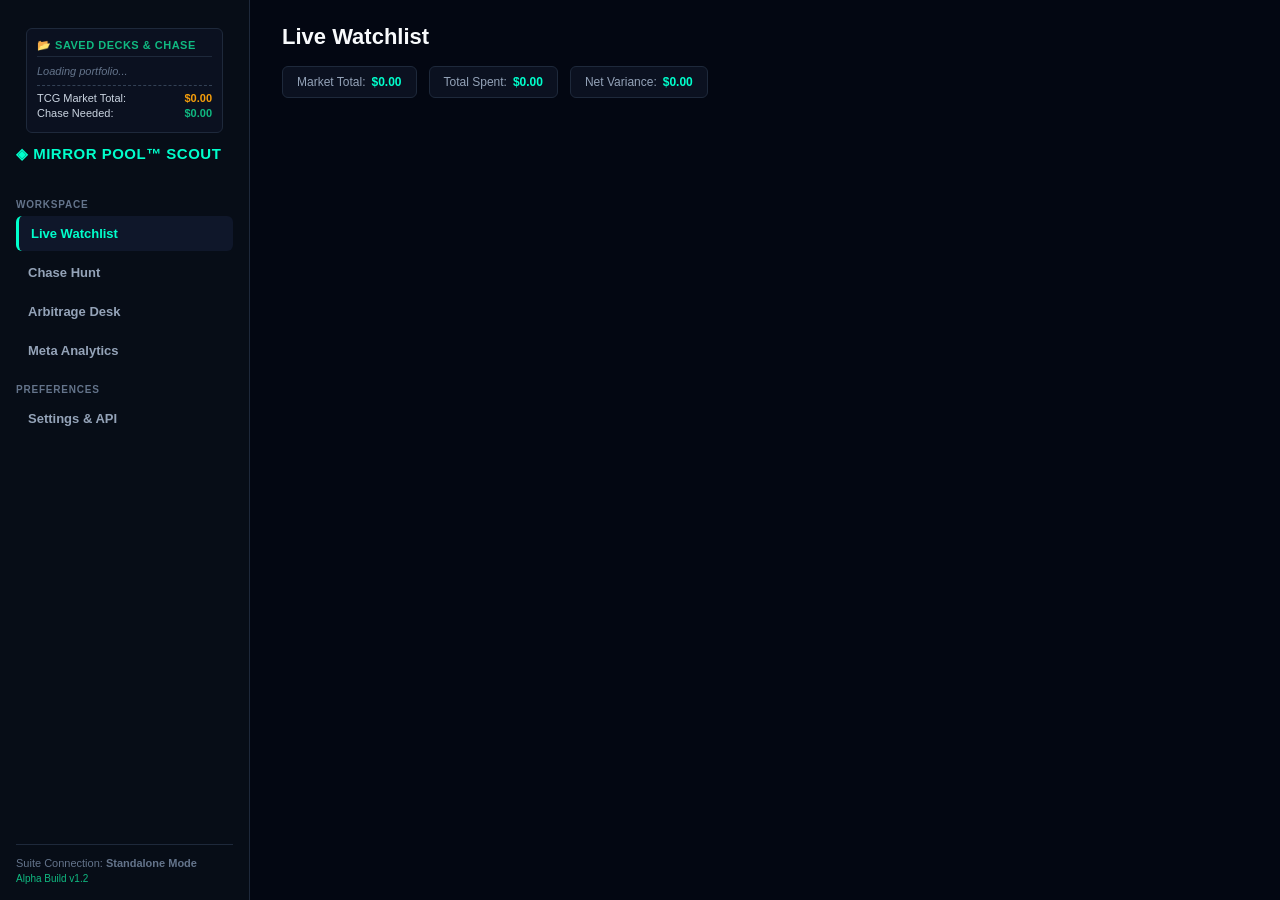
==== dashboard.html @ c478967e "fix: safely inject saved deck portfolio valuation, whatnot/ebay snipe links, and collision-free card" ====
<!DOCTYPE html>
<html lang="en">
<head>
    <meta charset="UTF-8">
    <title>Mirror Pool Scout</title>
    <style>
        :root {
            --bg-base: #030712;
            --bg-sidebar: #070d17;
            --bg-panel: #0b1120;
            --bg-card: #0f172a;
            --border-color: #1e293b;
            --border-subtle: #334155;
            --text-main: #f8fafc;
            --text-muted: #94a3b8;
            --accent-green: #10b981;
            --accent-teal: #00ffcc;
            --accent-blue: #38bdf8;
            --accent-amber: #eab308;
            --accent-red: #ef4444;
        }
        * { box-sizing: border-box; }
        body {
            margin: 0;
            padding: 0;
            display: flex;
            height: 100vh;
            background-color: var(--bg-base);
            color: var(--text-main);
            font-family: -apple-system, BlinkMacSystemFont, "Segoe UI", Roboto, sans-serif;
            overflow: hidden;
        }
        .sidebar {
            width: 250px;
            background-color: var(--bg-sidebar);
            border-right: 1px solid var(--border-color);
            display: flex;
            flex-direction: column;
            padding: 16px;
            flex-shrink: 0;
        }
        .brand-logo {
            font-size: 15px;
            font-weight: 800;
            color: var(--accent-teal);
            margin-bottom: 24px;
            display: flex;
            align-items: center;
            gap: 8px;
            letter-spacing: 0.5px;
        }
        .nav-section {
            font-size: 10px;
            font-weight: 700;
            color: #64748b;
            text-transform: uppercase;
            margin: 12px 0 6px 0;
            letter-spacing: 0.8px;
        }
        .nav-item {
            display: flex;
            align-items: center;
            padding: 10px 12px;
            color: var(--text-muted);
            text-decoration: none;
            font-size: 13px;
            font-weight: 600;
            border-radius: 6px;
            margin-bottom: 4px;
            cursor: pointer;
            transition: all 0.15s ease;
        }
        .nav-item:hover, .nav-item.active {
            background-color: var(--bg-card);
            color: var(--text-main);
        }
        .nav-item.active {
            border-left: 3px solid var(--accent-teal);
            color: var(--accent-teal);
        }
        .sidebar-footer {
            margin-top: auto;
            font-size: 11px;
            color: #64748b;
            border-top: 1px solid var(--border-color);
            padding-top: 12px;
        }
        .main-content {
            flex: 1;
            display: flex;
            flex-direction: column;
            padding: 24px 32px;
            overflow-y: auto;
        }
        .page-title {
            font-size: 22px;
            font-weight: 700;
            margin-bottom: 16px;
            color: var(--text-main);
        }
        .top-metrics-bar {
            display: flex;
            gap: 12px;
            margin-bottom: 24px;
        }
        .metric-pill {
            background: var(--bg-panel);
            border: 1px solid var(--border-color);
            border-radius: 6px;
            padding: 8px 14px;
            font-size: 12px;
            color: var(--text-muted);
        }
        .metric-pill strong {
            color: var(--accent-teal);
            margin-left: 6px;
        }
        .tab-panel { display: none; }
        .tab-panel.active { display: block; }
        .grid-container {
            display: grid;
            grid-template-columns: repeat(auto-fill, minmax(310px, 1fr));
            gap: 16px;
        }
        .card-box {
            background: var(--bg-panel);
            border: 1px solid var(--border-color);
            border-radius: 8px;
            padding: 16px;
            display: flex;
            flex-direction: column;
            position: relative;
        }
        .card-box-header {
            display: flex;
            justify-content: space-between;
            align-items: flex-start;
            margin-bottom: 10px;
        }
        .card-title {
            font-size: 14px;
            font-weight: 700;
            color: var(--text-main);
            max-width: 200px;
            white-space: nowrap;
            overflow: hidden;
            text-overflow: ellipsis;
        }
        .badge {
            font-size: 10px;
            font-weight: 700;
            padding: 2px 7px;
            border-radius: 4px;
            text-transform: uppercase;
        }
        .badge-deal-s { background: #238636; color: #fff; }
        .badge-deal-a { background: #1f6feb; color: #fff; }
        .badge-deal-b { background: #eab308; color: #000; }
        .badge-deal-over { background: #da3633; color: #fff; }
        .btn {
            background: var(--accent-teal);
            color: #030712;
            border: none;
            padding: 8px 14px;
            border-radius: 6px;
            font-weight: 700;
            font-size: 12px;
            cursor: pointer;
            transition: opacity 0.15s ease;
        }
        .btn:hover { opacity: 0.9; }
        .btn-secondary {
            background: var(--bg-card);
            color: var(--text-main);
            border: 1px solid var(--border-subtle);
        }
        .btn-danger {
            background: transparent;
            border: 1px solid #da3633;
            color: #ff7b72;
        }
        .btn-danger:hover {
            background: rgba(218,54,51,0.15);
        }
        textarea, input, select {
            background: var(--bg-card);
            border: 1px solid var(--border-color);
            border-radius: 6px;
            color: var(--text-main);
            padding: 8px 12px;
            font-family: inherit;
            font-size: 12px;
        }
        textarea {
            width: 100%;
            font-family: monospace;
            min-height: 90px;
            resize: vertical;
        }
        .procurement-table {
            width: 100%;
            border-collapse: collapse;
            margin-top: 12px;
            font-size: 12px;
        }
        .procurement-table th, .procurement-table td {
            padding: 10px 12px;
            text-align: left;
            border-bottom: 1px solid var(--border-color);
        }
        .procurement-table th {
            color: var(--text-muted);
            font-size: 11px;
            text-transform: uppercase;
        }
        .deep-links a {
            color: var(--accent-blue);
            text-decoration: none;
            font-size: 11px;
            margin-right: 8px;
        }
        .deep-links a:hover { text-decoration: underline; }
    /* MP_CUSTOM_CSS_START */
#mp-saved-decks-sidebar {
    margin: 12px 10px;
    padding: 10px;
    background: #0b1120;
    border: 1px solid #1e293b;
    border-radius: 6px;
    font-size: 11px;
    color: #cbd5e1;
}
.mp-sidebar-header {
    color: #10b981;
    font-weight: 700;
    font-size: 11px;
    text-transform: uppercase;
    letter-spacing: 0.5px;
    margin-bottom: 8px;
    display: flex;
    justify-content: space-between;
    align-items: center;
    border-bottom: 1px solid #1e293b;
    padding-bottom: 4px;
}
.mp-deck-summary-item {
    background: #030712;
    border: 1px solid #1e293b;
    border-radius: 4px;
    padding: 6px 8px;
    margin-bottom: 6px;
    cursor: pointer;
    transition: border-color 0.2s;
}
.mp-deck-summary-item:hover {
    border-color: #10b981;
}
.mp-deck-name {
    font-weight: 600;
    color: #f8fafc;
    margin-bottom: 4px;
    white-space: nowrap;
    overflow: hidden;
    text-overflow: ellipsis;
}
.mp-deck-metrics {
    display: flex;
    justify-content: space-between;
    font-size: 10px;
    color: #94a3b8;
}
.mp-val-market { color: #f59e0b; font-weight: 600; }
.mp-val-chase { color: #10b981; font-weight: 600; }
.mp-portfolio-totals {
    margin-top: 8px;
    padding-top: 6px;
    border-top: 1px dashed #334155;
    font-size: 11px;
}
.mp-total-row {
    display: flex;
    justify-content: space-between;
    margin-bottom: 3px;
}
/* Card Rollover Mockup Overlay */
#mp-card-hover-overlay {
    position: fixed;
    z-index: 2147483647;
    background: #0b1120;
    border: 1px solid #10b981;
    border-radius: 8px;
    padding: 10px;
    width: 235px;
    box-shadow: 0 12px 28px rgba(0,0,0,0.85);
    pointer-events: none;
    color: #f8fafc;
    display: none;
}
#mp-hover-card-img {
    width: 100%;
    height: auto;
    border-radius: 6px;
    margin-bottom: 8px;
    background: #030712;
    min-height: 180px;
    object-fit: contain;
}
.mp-hover-title {
    font-size: 13px;
    font-weight: 700;
    color: #38bdf8;
    margin: 0 0 6px 0;
}
.mp-hover-stat {
    display: flex;
    justify-content: space-between;
    font-size: 11px;
    margin: 3px 0;
    color: #94a3b8;
}
.mp-snipe-btn {
    background: #7c3aed;
    color: #fff;
    border: 1px solid #8b5cf6;
    border-radius: 4px;
    padding: 2px 6px;
    font-size: 10px;
    font-weight: 600;
    cursor: pointer;
    margin-left: 4px;
    text-decoration: none;
    display: inline-block;
}
.mp-snipe-btn:hover { background: #6d28d9; }
/* MP_CUSTOM_CSS_END */
</style>
</head>
<body>
    <div class="sidebar">
<!-- MP_PORTFOLIO_START -->
<div id="mp-saved-decks-sidebar">
    <div class="mp-sidebar-header">
        <span>📂 Saved Decks & Chase</span>
    </div>
    <div id="mp-saved-decks-list">
        <div style="color:#64748b; font-style:italic;">Loading portfolio...</div>
    </div>
    <div class="mp-portfolio-totals">
        <div class="mp-total-row">
            <span>TCG Market Total:</span>
            <span id="mp-total-market" class="mp-val-market">$0.00</span>
        </div>
        <div class="mp-total-row">
            <span>Chase Needed:</span>
            <span id="mp-total-chase" class="mp-val-chase">$0.00</span>
        </div>
    </div>
</div>
<!-- MP_PORTFOLIO_END -->
        <div class="brand-logo">◈ MIRROR POOL™ SCOUT</div>
        <div class="nav-section">Workspace</div>
        <a class="nav-item active" data-tab="tab-watchlist">Live Watchlist</a>
        <a class="nav-item" data-tab="tab-procurement">Chase Hunt</a>
        <a class="nav-item" data-tab="tab-arbitrage">Arbitrage Desk</a>
        <a class="nav-item" data-tab="tab-meta">Meta Analytics</a>
        <div class="nav-section">Preferences</div>
        <a class="nav-item" data-tab="tab-settings">Settings & API</a>
        <div class="sidebar-footer">
            <div>Suite Connection: <strong>Standalone Mode</strong></div>
            <div style="margin-top:4px; font-size:10px; color:#10b981;">Alpha Build v1.2</div>
        </div>
    </div>

    <div class="main-content">
        <!-- 1. Live Watchlist -->
        <div id="tab-watchlist" class="tab-panel active">
            <div class="page-title">Live Watchlist</div>
            <div class="top-metrics-bar">
                <div class="metric-pill">Market Total:<strong id="wl-market-total">$0.00</strong></div>
                <div class="metric-pill">Total Spent:<strong id="wl-total-spent">$0.00</strong></div>
                <div class="metric-pill">Net Variance:<strong id="wl-net-variance">$0.00</strong></div>
            </div>
            <div id="watchlist-grid" class="grid-container"></div>
        </div>

        <!-- 2. Chase Hunt (Deck Chase & Card Targets) -->
        <div id="tab-procurement" class="tab-panel">
            <div class="page-title">Chase Hunt</div>
            <div class="card-box" style="margin-bottom: 20px;">
                <div style="display:flex; justify-content:space-between; align-items:center; margin-bottom:12px;">
                    <span style="font-weight:700; font-size:14px; color:var(--accent-teal);">+ Create / Import Deck Target</span>
                    <div style="display:flex; gap:8px;">
                        <button class="btn btn-secondary" id="scrape-deck-btn">⚡ Scrape MTGDecks / Goldfish Tab</button>
                        <button class="btn" id="export-manifest-btn">📋 Export Cart Manifest</button>
                    </div>
                </div>
                <div style="display:grid; grid-template-columns: 2fr 1fr 1fr; gap:10px; margin-bottom:10px;">
                    <input type="text" id="deck-name-input" placeholder="Deck Name (e.g. Dimir Rogues, Standard Burn)">
                    <select id="printing-target-select">
                        <option value="Normal">Normal Only</option>
                        <option value="Foil">Foil Only</option>
                        <option value="Any">Any Printing</option>
                    </select>
                    <select id="condition-floor-select">
                        <option value="LP">LP or Better</option>
                        <option value="NM">NM Only</option>
                        <option value="Any">Any Condition</option>
                    </select>
                </div>
                <textarea id="decklist-input" placeholder="Paste decklist here (e.g. 4 Thoughtseize&#10;2 Land Tax&#10;1 Inkshield)..."></textarea>
                <div style="display:flex; justify-content:flex-end; margin-top:8px;">
                    <button class="btn" id="save-deck-btn">⚡ Save & Generate Chase Hunt Sheet</button>
                </div>
            </div>
            <div class="card-box">
                <div style="font-weight:700; font-size:14px; margin-bottom:8px;">Active Procurement Targets</div>
                <div id="procurement-container">
                    <table class="procurement-table">
                        <thead>
                            <tr>
                                <th>Card Target</th>
                                <th>Required</th>
                                <th>Acquired</th>
                                <th>Market Floor</th>
                                <th>Basis Spent</th>
                                <th>Marketplaces & Comps</th>
                                <th>Actions</th>
                            </tr>
                        </thead>
                        <tbody id="procurement-tbody"></tbody>
                    </table>
                </div>
            </div>
        </div>

        <!-- 3. Arbitrage Desk -->
        <div id="tab-arbitrage" class="tab-panel">
            <div class="page-title">Arbitrage Desk</div>
            <div class="card-box" style="margin-bottom:20px;">
                <div style="font-size:13px; color:var(--text-muted); margin-bottom:12px;">
                    Real-time Cross-Platform Margin Engine. Measures paper marketplace floor costs vs digital MTGO TIX redemption value (~$0.92 cash-out conversion factor).
                </div>
                <div id="arbitrage-hud" style="display:grid; grid-template-columns: repeat(4, 1fr); gap:12px; background:var(--bg-card); padding:14px; border-radius:6px;">
                    <div>
                        <div style="font-size:11px; color:#94a3b8; text-transform:uppercase;">Aggregate Paper Floor</div>
                        <div id="arb-paper-total" style="font-size:18px; font-weight:800; color:var(--accent-green);">$0.00</div>
                    </div>
                    <div>
                        <div style="font-size:11px; color:#94a3b8; text-transform:uppercase;">MTGO Redemption Cash-Out</div>
                        <div id="arb-mtgo-total" style="font-size:18px; font-weight:800; color:var(--accent-blue);">0.00 TIX ($0.00)</div>
                    </div>
                    <div>
                        <div style="font-size:11px; color:#94a3b8; text-transform:uppercase;">Net Arbitrage Spread</div>
                        <div id="arb-spread-total" style="font-size:18px; font-weight:800; color:var(--accent-amber);">$0.00 (0.0%)</div>
                    </div>
                </div>
            </div>
            <div id="arbitrage-spread-grid" class="grid-container"></div>
        </div>

        <!-- 4. Meta Analytics -->
        <div id="tab-meta" class="tab-panel">
            <div class="page-title">Meta Analytics</div>
            <div style="display:flex; justify-content:space-between; align-items:center; margin-bottom:16px;">
                <div style="font-size:13px; color:var(--text-muted);">Dominant Metagame Archetypes & Rising Card Trends</div>
                <select id="meta-format-filter" style="width:140px;">
                    <option value="Standard">Standard</option>
                    <option value="Modern">Modern</option>
                    <option value="Commander">Commander</option>
                    <option value="Pioneer">Pioneer</option>
                </select>
            </div>
            <div id="meta-tracker-grid" class="grid-container"></div>
        </div>

        <!-- 5. Settings -->
        <div id="tab-settings" class="tab-panel">
            <div class="page-title">Settings & Engine Configuration</div>
            <div class="card-box">
                <div style="font-size:13px; margin-bottom:8px;">Scryfall Public Comp Engine: <strong style="color:var(--accent-green);">Active</strong></div>
                <div style="font-size:13px; margin-bottom:8px;">eBay Structured DOM Parser: <strong style="color:var(--accent-green);">Active (Item Specifics + Sanitizer)</strong></div>
                <div style="font-size:13px;">Proxmox / Suite Backend Sync: <span style="color:#64748b;">Ready for Phase 3 Migration</span></div>
            </div>
        </div>
    </div>

    <script src="dashboard.js"></script>
<!-- MP_OVERLAY_START -->
<div id="mp-card-hover-overlay">
    <img id="mp-hover-card-img" src="" alt="Card Preview" />
    <div class="mp-hover-title" id="mp-hover-card-title">Card Name</div>
    <div class="mp-hover-stat"><span>TCG Market:</span> <span id="mp-hover-tcg" class="mp-val-market">$0.00</span></div>
    <div class="mp-hover-stat"><span>Chase Target (<85%):</span> <span id="mp-hover-snipe" class="mp-val-chase">$0.00</span></div>
    <div class="mp-hover-stat"><span>Live Auctions:</span> <span id="mp-hover-platforms" style="color:#a78bfa;">eBay • Whatnot</span></div>
</div>
<!-- MP_OVERLAY_END -->
</body>
</html>
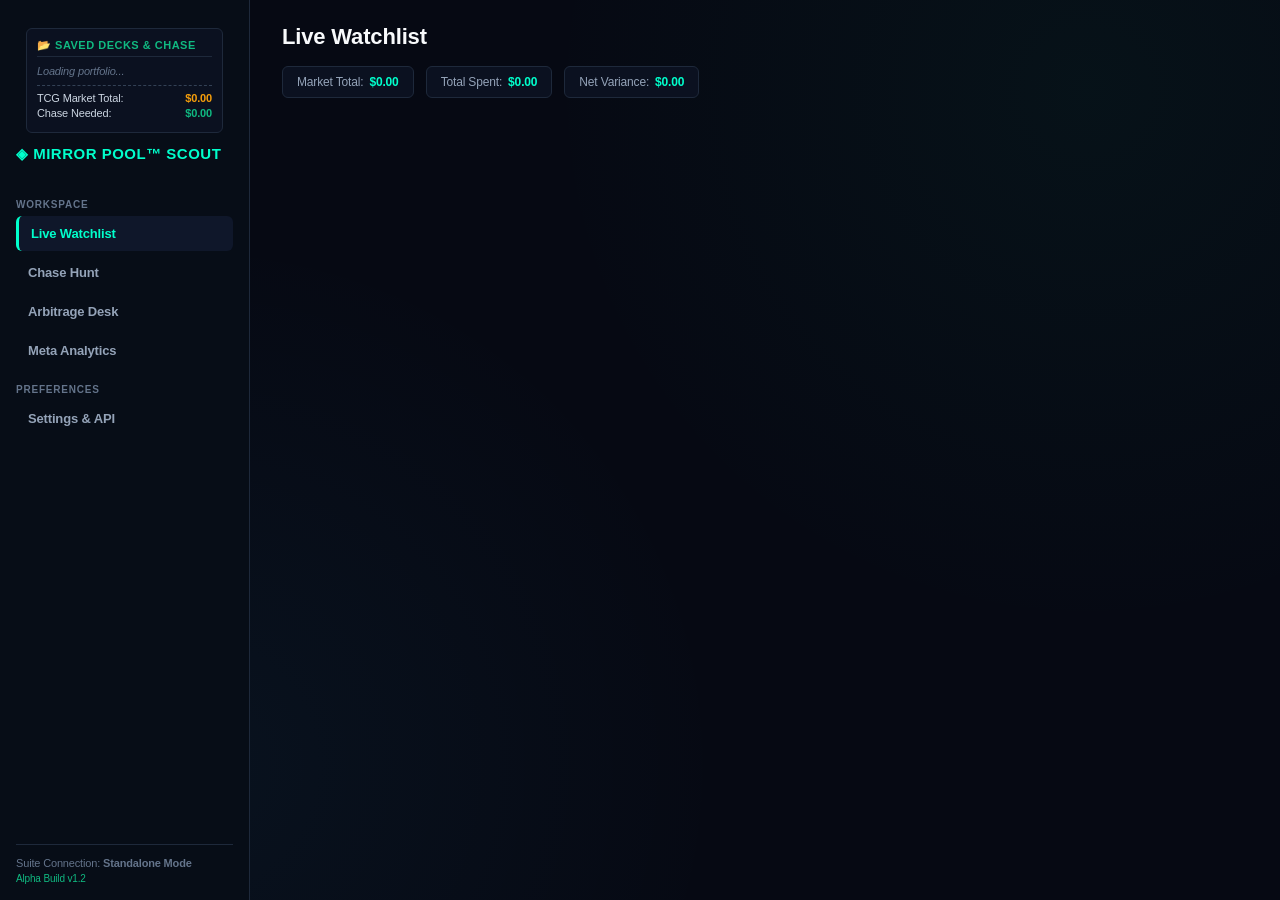
==== commit 785ce014: "style: elevate UI to Scryfall/MTGGoldfish/TCGplayer standard with art-crop rows, mana pips, visual d" ====
--- a/dashboard.html
+++ b/dashboard.html
@@ -333,6 +333,284 @@
 }
 .mp-snipe-btn:hover { background: #6d28d9; }
 /* MP_CUSTOM_CSS_END */
+/* MP_ECOSYSTEM_CSS_START */
+@import url("https://fonts.googleapis.com/css2?family=Inter:wght@400;500;600;700;800&family=JetBrains+Mono:wght@500;600;700&display=swap");
+
+:root {
+    --mp-bg-abyss: #060913;
+    --mp-bg-surface: #0c1222;
+    --mp-bg-elevated: #131c31;
+    --mp-bg-glass: rgba(15, 23, 42, 0.78);
+    --mp-border-subtle: rgba(148, 163, 184, 0.14);
+    --mp-border-highlight: rgba(16, 185, 129, 0.45);
+    --mp-emerald: #10b981;
+    --mp-gold: #f59e0b;
+    --mp-sky: #38bdf8;
+    --mp-purple: #8b5cf6;
+    --mp-text-primary: #f8fafc;
+    --mp-text-secondary: #94a3b8;
+}
+
+body {
+    font-family: "Inter", -apple-system, BlinkMacSystemFont, "Segoe UI", Roboto, sans-serif !important;
+    background: radial-gradient(circle at 85% 10%, rgba(16, 185, 129, 0.05), transparent 40%),
+                radial-gradient(circle at 15% 85%, rgba(56, 189, 248, 0.05), transparent 40%),
+                var(--mp-bg-abyss) !important;
+    letter-spacing: -0.01em;
+}
+
+/* Tabular Numerals for Financial Precision (MTGGoldfish / TCGplayer standard) */
+td, .mp-val-market, .mp-val-chase, .mp-price-pill, #mp-total-market, #mp-total-chase {
+    font-variant-numeric: tabular-nums;
+    font-feature-settings: "tnum";
+}
+
+/* Top Ecosystem Utility Ribbon (Scryfall + MTGGoldfish Switcher) */
+#mp-ecosystem-ribbon {
+    display: flex;
+    align-items: center;
+    justify-content: space-between;
+    gap: 12px;
+    background: var(--mp-bg-glass);
+    backdrop-filter: blur(12px);
+    border: 1px solid var(--mp-border-subtle);
+    border-radius: 10px;
+    padding: 8px 14px;
+    margin-bottom: 16px;
+    box-shadow: 0 4px 20px rgba(0, 0, 0, 0.35);
+}
+.mp-omni-search-wrap {
+    display: flex;
+    align-items: center;
+    background: #050811;
+    border: 1px solid rgba(148, 163, 184, 0.22);
+    border-radius: 7px;
+    padding: 5px 10px;
+    width: 320px;
+    transition: border-color 0.2s, box-shadow 0.2s;
+}
+.mp-omni-search-wrap:focus-within {
+    border-color: var(--mp-emerald);
+    box-shadow: 0 0 0 2px rgba(16, 185, 129, 0.18);
+}
+.mp-omni-search-wrap input {
+    background: transparent !important;
+    border: none !important;
+    color: var(--mp-text-primary) !important;
+    font-size: 12px !important;
+    width: 100%;
+    outline: none !important;
+    padding: 2px 6px !important;
+}
+.mp-mode-pills {
+    display: flex;
+    align-items: center;
+    gap: 4px;
+    background: #050811;
+    padding: 3px;
+    border-radius: 7px;
+    border: 1px solid var(--mp-border-subtle);
+}
+.mp-mode-pill {
+    background: transparent;
+    border: none;
+    color: var(--mp-text-secondary);
+    font-size: 11px;
+    font-weight: 600;
+    padding: 5px 10px;
+    border-radius: 5px;
+    cursor: pointer;
+    transition: all 0.15s ease;
+}
+.mp-mode-pill.active {
+    background: var(--mp-bg-elevated);
+    color: var(--mp-emerald);
+    box-shadow: 0 1px 4px rgba(0,0,0,0.4);
+}
+.mp-mode-pill:hover:not(.active) {
+    color: var(--mp-text-primary);
+}
+
+/* Polished Cards & Panels */
+.card, .panel, [class*="panel"], [class*="container"] {
+    border-color: var(--mp-border-subtle) !important;
+}
+
+/* Active Procurement Table — Scryfall / MTGGoldfish Dense Financial Styling */
+table {
+    border-collapse: separate !important;
+    border-spacing: 0 4px !important;
+    width: 100% !important;
+}
+table thead th {
+    font-size: 10px !important;
+    font-weight: 700 !important;
+    text-transform: uppercase !important;
+    letter-spacing: 0.08em !important;
+    color: #64748b !important;
+    padding: 8px 12px !important;
+    border-bottom: 1px solid var(--mp-border-subtle) !important;
+}
+table tbody tr {
+    background: rgba(12, 18, 34, 0.75) !important;
+    transition: transform 0.12s ease, background 0.15s ease, box-shadow 0.15s ease !important;
+}
+table tbody tr:hover {
+    background: rgba(19, 28, 49, 0.95) !important;
+    box-shadow: 0 4px 14px rgba(0, 0, 0, 0.4), inset 2px 0 0 var(--mp-emerald) !important;
+}
+table tbody td {
+    padding: 9px 12px !important;
+    vertical-align: middle !important;
+    border-top: 1px solid rgba(148, 163, 184, 0.06) !important;
+    border-bottom: 1px solid rgba(148, 163, 184, 0.06) !important;
+}
+
+/* Card Target Cell with Scryfall Art Crop + Set Code + Mana Pips */
+.mp-card-cell-wrap {
+    display: flex;
+    align-items: center;
+    gap: 10px;
+}
+.mp-art-thumb {
+    width: 38px;
+    height: 28px;
+    border-radius: 4px;
+    object-fit: cover;
+    border: 1px solid rgba(148, 163, 184, 0.3);
+    background: #050811;
+    flex-shrink: 0;
+}
+.mp-card-meta-sub {
+    display: flex;
+    align-items: center;
+    gap: 6px;
+    margin-top: 2px;
+}
+.mp-set-badge {
+    font-family: "JetBrains Mono", monospace;
+    font-size: 9px;
+    font-weight: 700;
+    padding: 1px 5px;
+    border-radius: 3px;
+    background: rgba(56, 189, 248, 0.12);
+    color: #38bdf8;
+    border: 1px solid rgba(56, 189, 248, 0.25);
+    text-transform: uppercase;
+}
+.mp-mana-pip {
+    display: inline-flex;
+    align-items: center;
+    justify-content: center;
+    width: 13px;
+    height: 13px;
+    border-radius: 50%;
+    font-size: 8px;
+    font-weight: 800;
+    color: #030712;
+    box-shadow: 0 1px 2px rgba(0,0,0,0.6);
+}
+.mp-pip-W { background: #fef08a; }
+.mp-pip-U { background: #7dd3fc; }
+.mp-pip-B { background: #c084fc; }
+.mp-pip-R { background: #fca5a5; }
+.mp-pip-G { background: #86efac; }
+.mp-pip-C { background: #cbd5e1; }
+
+/* Visual Deck Grid Mode (Scryfall / Moxfield Visual Preview inside Chase Hunt) */
+#mp-visual-deck-grid {
+    display: none;
+    grid-template-columns: repeat(auto-fill, minmax(155px, 1fr));
+    gap: 12px;
+    margin-top: 10px;
+    padding: 12px;
+    background: #050811;
+    border: 1px solid var(--mp-border-subtle);
+    border-radius: 8px;
+    max-height: 360px;
+    overflow-y: auto;
+}
+.mp-visual-card-tile {
+    position: relative;
+    border-radius: 8px;
+    overflow: hidden;
+    background: #0b1120;
+    border: 1px solid rgba(148, 163, 184, 0.2);
+    transition: transform 0.18s ease, border-color 0.18s ease;
+    cursor: pointer;
+}
+.mp-visual-card-tile:hover {
+    transform: translateY(-4px);
+    border-color: var(--mp-emerald);
+}
+.mp-visual-card-tile img {
+    width: 100%;
+    display: block;
+    aspect-ratio: 488 / 680;
+    object-fit: cover;
+}
+.mp-tile-qty-badge {
+    position: absolute;
+    top: 6px;
+    left: 6px;
+    background: rgba(3, 7, 18, 0.88);
+    color: #fff;
+    font-weight: 800;
+    font-size: 11px;
+    padding: 2px 6px;
+    border-radius: 4px;
+    border: 1px solid rgba(255,255,255,0.2);
+}
+.mp-tile-price-ribbon {
+    position: absolute;
+    bottom: 0;
+    left: 0;
+    right: 0;
+    background: linear-gradient(to top, rgba(3,7,18,0.96), rgba(3,7,18,0.75));
+    padding: 6px 8px;
+    display: flex;
+    justify-content: space-between;
+    align-items: center;
+    font-size: 11px;
+}
+
+/* Upgraded Left Sidebar Portfolio Progress Bar */
+.mp-deck-progress-track {
+    width: 100%;
+    height: 4px;
+    background: #1e293b;
+    border-radius: 2px;
+    margin: 5px 0;
+    overflow: hidden;
+}
+.mp-deck-progress-fill {
+    height: 100%;
+    background: linear-gradient(90deg, #10b981, #38bdf8);
+    border-radius: 2px;
+    transition: width 0.3s ease;
+}
+.mp-deck-quick-snipe {
+    display: flex;
+    gap: 4px;
+    margin-top: 5px;
+}
+.mp-mini-pill {
+    flex: 1;
+    text-align: center;
+    padding: 2px 4px;
+    font-size: 9px;
+    font-weight: 600;
+    border-radius: 3px;
+    background: #131c31;
+    color: #cbd5e1;
+    text-decoration: none;
+    border: 1px solid rgba(148, 163, 184, 0.18);
+}
+.mp-mini-pill:hover {
+    border-color: var(--mp-emerald);
+    color: #fff;
+}
+/* MP_ECOSYSTEM_CSS_END */
 </style>
 </head>
 <body>
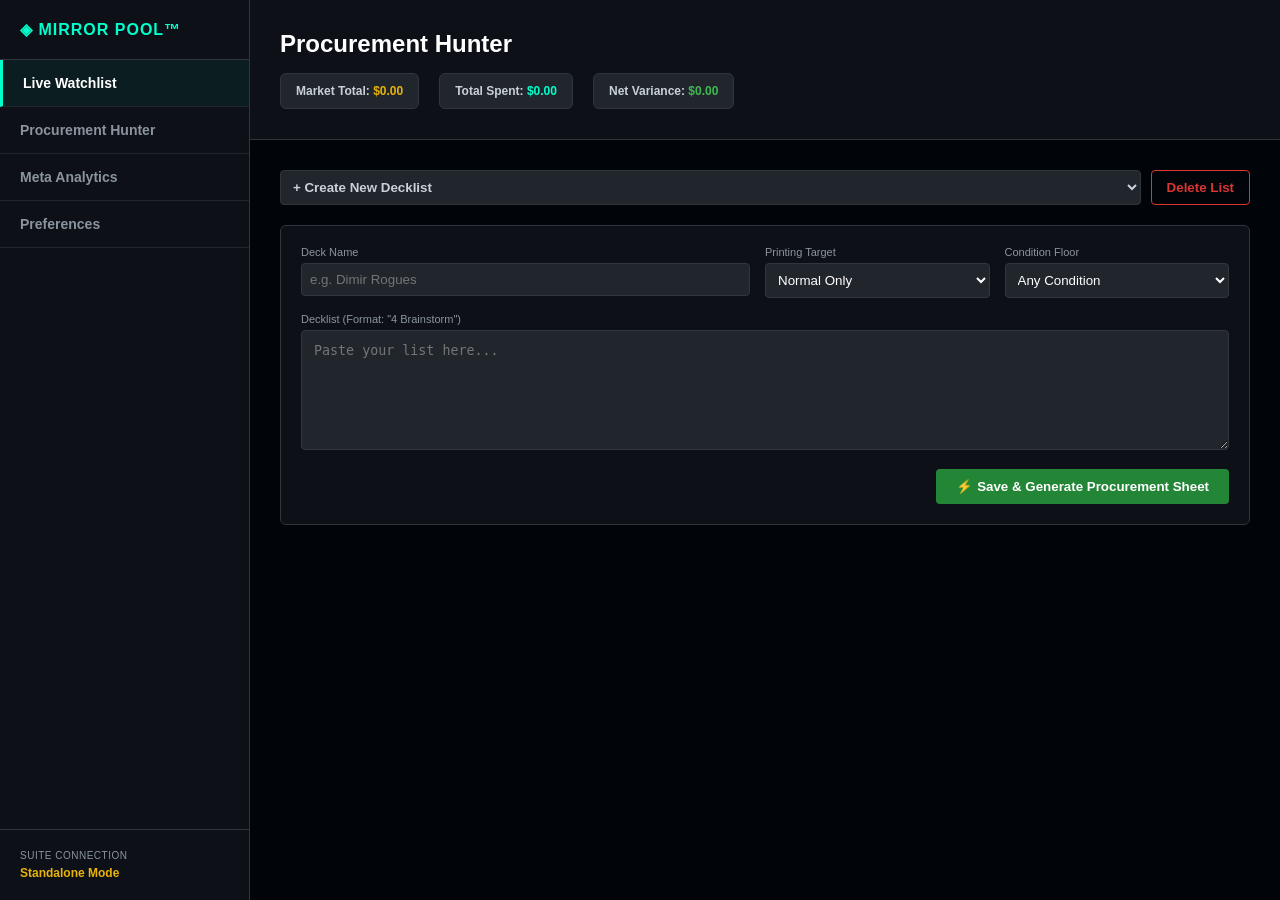
==== commit 381002ef: "fix: revert to stable baseline 0833f75, remove dead script references, and bind EPN ID 5339224696" ====
--- a/dashboard.html
+++ b/dashboard.html
@@ -1,776 +1,101 @@
 <!DOCTYPE html>
-<html lang="en">
+<html>
 <head>
-    <meta charset="UTF-8">
-    <title>Mirror Pool Scout</title>
-    <style>
-        :root {
-            --bg-base: #030712;
-            --bg-sidebar: #070d17;
-            --bg-panel: #0b1120;
-            --bg-card: #0f172a;
-            --border-color: #1e293b;
-            --border-subtle: #334155;
-            --text-main: #f8fafc;
-            --text-muted: #94a3b8;
-            --accent-green: #10b981;
-            --accent-teal: #00ffcc;
-            --accent-blue: #38bdf8;
-            --accent-amber: #eab308;
-            --accent-red: #ef4444;
-        }
-        * { box-sizing: border-box; }
-        body {
-            margin: 0;
-            padding: 0;
-            display: flex;
-            height: 100vh;
-            background-color: var(--bg-base);
-            color: var(--text-main);
-            font-family: -apple-system, BlinkMacSystemFont, "Segoe UI", Roboto, sans-serif;
-            overflow: hidden;
-        }
-        .sidebar {
-            width: 250px;
-            background-color: var(--bg-sidebar);
-            border-right: 1px solid var(--border-color);
-            display: flex;
-            flex-direction: column;
-            padding: 16px;
-            flex-shrink: 0;
-        }
-        .brand-logo {
-            font-size: 15px;
-            font-weight: 800;
-            color: var(--accent-teal);
-            margin-bottom: 24px;
-            display: flex;
-            align-items: center;
-            gap: 8px;
-            letter-spacing: 0.5px;
-        }
-        .nav-section {
-            font-size: 10px;
-            font-weight: 700;
-            color: #64748b;
-            text-transform: uppercase;
-            margin: 12px 0 6px 0;
-            letter-spacing: 0.8px;
-        }
-        .nav-item {
-            display: flex;
-            align-items: center;
-            padding: 10px 12px;
-            color: var(--text-muted);
-            text-decoration: none;
-            font-size: 13px;
-            font-weight: 600;
-            border-radius: 6px;
-            margin-bottom: 4px;
-            cursor: pointer;
-            transition: all 0.15s ease;
-        }
-        .nav-item:hover, .nav-item.active {
-            background-color: var(--bg-card);
-            color: var(--text-main);
-        }
-        .nav-item.active {
-            border-left: 3px solid var(--accent-teal);
-            color: var(--accent-teal);
-        }
-        .sidebar-footer {
-            margin-top: auto;
-            font-size: 11px;
-            color: #64748b;
-            border-top: 1px solid var(--border-color);
-            padding-top: 12px;
-        }
-        .main-content {
-            flex: 1;
-            display: flex;
-            flex-direction: column;
-            padding: 24px 32px;
-            overflow-y: auto;
-        }
-        .page-title {
-            font-size: 22px;
-            font-weight: 700;
-            margin-bottom: 16px;
-            color: var(--text-main);
-        }
-        .top-metrics-bar {
-            display: flex;
-            gap: 12px;
-            margin-bottom: 24px;
-        }
-        .metric-pill {
-            background: var(--bg-panel);
-            border: 1px solid var(--border-color);
-            border-radius: 6px;
-            padding: 8px 14px;
-            font-size: 12px;
-            color: var(--text-muted);
-        }
-        .metric-pill strong {
-            color: var(--accent-teal);
-            margin-left: 6px;
-        }
-        .tab-panel { display: none; }
-        .tab-panel.active { display: block; }
-        .grid-container {
-            display: grid;
-            grid-template-columns: repeat(auto-fill, minmax(310px, 1fr));
-            gap: 16px;
-        }
-        .card-box {
-            background: var(--bg-panel);
-            border: 1px solid var(--border-color);
-            border-radius: 8px;
-            padding: 16px;
-            display: flex;
-            flex-direction: column;
-            position: relative;
-        }
-        .card-box-header {
-            display: flex;
-            justify-content: space-between;
-            align-items: flex-start;
-            margin-bottom: 10px;
-        }
-        .card-title {
-            font-size: 14px;
-            font-weight: 700;
-            color: var(--text-main);
-            max-width: 200px;
-            white-space: nowrap;
-            overflow: hidden;
-            text-overflow: ellipsis;
-        }
-        .badge {
-            font-size: 10px;
-            font-weight: 700;
-            padding: 2px 7px;
-            border-radius: 4px;
-            text-transform: uppercase;
-        }
-        .badge-deal-s { background: #238636; color: #fff; }
-        .badge-deal-a { background: #1f6feb; color: #fff; }
-        .badge-deal-b { background: #eab308; color: #000; }
-        .badge-deal-over { background: #da3633; color: #fff; }
-        .btn {
-            background: var(--accent-teal);
-            color: #030712;
-            border: none;
-            padding: 8px 14px;
-            border-radius: 6px;
-            font-weight: 700;
-            font-size: 12px;
-            cursor: pointer;
-            transition: opacity 0.15s ease;
-        }
-        .btn:hover { opacity: 0.9; }
-        .btn-secondary {
-            background: var(--bg-card);
-            color: var(--text-main);
-            border: 1px solid var(--border-subtle);
-        }
-        .btn-danger {
-            background: transparent;
-            border: 1px solid #da3633;
-            color: #ff7b72;
-        }
-        .btn-danger:hover {
-            background: rgba(218,54,51,0.15);
-        }
-        textarea, input, select {
-            background: var(--bg-card);
-            border: 1px solid var(--border-color);
-            border-radius: 6px;
-            color: var(--text-main);
-            padding: 8px 12px;
-            font-family: inherit;
-            font-size: 12px;
-        }
-        textarea {
-            width: 100%;
-            font-family: monospace;
-            min-height: 90px;
-            resize: vertical;
-        }
-        .procurement-table {
-            width: 100%;
-            border-collapse: collapse;
-            margin-top: 12px;
-            font-size: 12px;
-        }
-        .procurement-table th, .procurement-table td {
-            padding: 10px 12px;
-            text-align: left;
-            border-bottom: 1px solid var(--border-color);
-        }
-        .procurement-table th {
-            color: var(--text-muted);
-            font-size: 11px;
-            text-transform: uppercase;
-        }
-        .deep-links a {
-            color: var(--accent-blue);
-            text-decoration: none;
-            font-size: 11px;
-            margin-right: 8px;
-        }
-        .deep-links a:hover { text-decoration: underline; }
-    /* MP_CUSTOM_CSS_START */
-#mp-saved-decks-sidebar {
-    margin: 12px 10px;
-    padding: 10px;
-    background: #0b1120;
-    border: 1px solid #1e293b;
-    border-radius: 6px;
-    font-size: 11px;
-    color: #cbd5e1;
-}
-.mp-sidebar-header {
-    color: #10b981;
-    font-weight: 700;
-    font-size: 11px;
-    text-transform: uppercase;
-    letter-spacing: 0.5px;
-    margin-bottom: 8px;
-    display: flex;
-    justify-content: space-between;
-    align-items: center;
-    border-bottom: 1px solid #1e293b;
-    padding-bottom: 4px;
-}
-.mp-deck-summary-item {
-    background: #030712;
-    border: 1px solid #1e293b;
-    border-radius: 4px;
-    padding: 6px 8px;
-    margin-bottom: 6px;
-    cursor: pointer;
-    transition: border-color 0.2s;
-}
-.mp-deck-summary-item:hover {
-    border-color: #10b981;
-}
-.mp-deck-name {
-    font-weight: 600;
-    color: #f8fafc;
-    margin-bottom: 4px;
-    white-space: nowrap;
-    overflow: hidden;
-    text-overflow: ellipsis;
-}
-.mp-deck-metrics {
-    display: flex;
-    justify-content: space-between;
-    font-size: 10px;
-    color: #94a3b8;
-}
-.mp-val-market { color: #f59e0b; font-weight: 600; }
-.mp-val-chase { color: #10b981; font-weight: 600; }
-.mp-portfolio-totals {
-    margin-top: 8px;
-    padding-top: 6px;
-    border-top: 1px dashed #334155;
-    font-size: 11px;
-}
-.mp-total-row {
-    display: flex;
-    justify-content: space-between;
-    margin-bottom: 3px;
-}
-/* Card Rollover Mockup Overlay */
-#mp-card-hover-overlay {
-    position: fixed;
-    z-index: 2147483647;
-    background: #0b1120;
-    border: 1px solid #10b981;
-    border-radius: 8px;
-    padding: 10px;
-    width: 235px;
-    box-shadow: 0 12px 28px rgba(0,0,0,0.85);
-    pointer-events: none;
-    color: #f8fafc;
-    display: none;
-}
-#mp-hover-card-img {
-    width: 100%;
-    height: auto;
-    border-radius: 6px;
-    margin-bottom: 8px;
-    background: #030712;
-    min-height: 180px;
-    object-fit: contain;
-}
-.mp-hover-title {
-    font-size: 13px;
-    font-weight: 700;
-    color: #38bdf8;
-    margin: 0 0 6px 0;
-}
-.mp-hover-stat {
-    display: flex;
-    justify-content: space-between;
-    font-size: 11px;
-    margin: 3px 0;
-    color: #94a3b8;
-}
-.mp-snipe-btn {
-    background: #7c3aed;
-    color: #fff;
-    border: 1px solid #8b5cf6;
-    border-radius: 4px;
-    padding: 2px 6px;
-    font-size: 10px;
-    font-weight: 600;
-    cursor: pointer;
-    margin-left: 4px;
-    text-decoration: none;
-    display: inline-block;
-}
-.mp-snipe-btn:hover { background: #6d28d9; }
-/* MP_CUSTOM_CSS_END */
-/* MP_ECOSYSTEM_CSS_START */
-@import url("https://fonts.googleapis.com/css2?family=Inter:wght@400;500;600;700;800&family=JetBrains+Mono:wght@500;600;700&display=swap");
-
-:root {
-    --mp-bg-abyss: #060913;
-    --mp-bg-surface: #0c1222;
-    --mp-bg-elevated: #131c31;
-    --mp-bg-glass: rgba(15, 23, 42, 0.78);
-    --mp-border-subtle: rgba(148, 163, 184, 0.14);
-    --mp-border-highlight: rgba(16, 185, 129, 0.45);
-    --mp-emerald: #10b981;
-    --mp-gold: #f59e0b;
-    --mp-sky: #38bdf8;
-    --mp-purple: #8b5cf6;
-    --mp-text-primary: #f8fafc;
-    --mp-text-secondary: #94a3b8;
-}
-
-body {
-    font-family: "Inter", -apple-system, BlinkMacSystemFont, "Segoe UI", Roboto, sans-serif !important;
-    background: radial-gradient(circle at 85% 10%, rgba(16, 185, 129, 0.05), transparent 40%),
-                radial-gradient(circle at 15% 85%, rgba(56, 189, 248, 0.05), transparent 40%),
-                var(--mp-bg-abyss) !important;
-    letter-spacing: -0.01em;
-}
-
-/* Tabular Numerals for Financial Precision (MTGGoldfish / TCGplayer standard) */
-td, .mp-val-market, .mp-val-chase, .mp-price-pill, #mp-total-market, #mp-total-chase {
-    font-variant-numeric: tabular-nums;
-    font-feature-settings: "tnum";
-}
-
-/* Top Ecosystem Utility Ribbon (Scryfall + MTGGoldfish Switcher) */
-#mp-ecosystem-ribbon {
-    display: flex;
-    align-items: center;
-    justify-content: space-between;
-    gap: 12px;
-    background: var(--mp-bg-glass);
-    backdrop-filter: blur(12px);
-    border: 1px solid var(--mp-border-subtle);
-    border-radius: 10px;
-    padding: 8px 14px;
-    margin-bottom: 16px;
-    box-shadow: 0 4px 20px rgba(0, 0, 0, 0.35);
-}
-.mp-omni-search-wrap {
-    display: flex;
-    align-items: center;
-    background: #050811;
-    border: 1px solid rgba(148, 163, 184, 0.22);
-    border-radius: 7px;
-    padding: 5px 10px;
-    width: 320px;
-    transition: border-color 0.2s, box-shadow 0.2s;
-}
-.mp-omni-search-wrap:focus-within {
-    border-color: var(--mp-emerald);
-    box-shadow: 0 0 0 2px rgba(16, 185, 129, 0.18);
-}
-.mp-omni-search-wrap input {
-    background: transparent !important;
-    border: none !important;
-    color: var(--mp-text-primary) !important;
-    font-size: 12px !important;
-    width: 100%;
-    outline: none !important;
-    padding: 2px 6px !important;
-}
-.mp-mode-pills {
-    display: flex;
-    align-items: center;
-    gap: 4px;
-    background: #050811;
-    padding: 3px;
-    border-radius: 7px;
-    border: 1px solid var(--mp-border-subtle);
-}
-.mp-mode-pill {
-    background: transparent;
-    border: none;
-    color: var(--mp-text-secondary);
-    font-size: 11px;
-    font-weight: 600;
-    padding: 5px 10px;
-    border-radius: 5px;
-    cursor: pointer;
-    transition: all 0.15s ease;
-}
-.mp-mode-pill.active {
-    background: var(--mp-bg-elevated);
-    color: var(--mp-emerald);
-    box-shadow: 0 1px 4px rgba(0,0,0,0.4);
-}
-.mp-mode-pill:hover:not(.active) {
-    color: var(--mp-text-primary);
-}
-
-/* Polished Cards & Panels */
-.card, .panel, [class*="panel"], [class*="container"] {
-    border-color: var(--mp-border-subtle) !important;
-}
-
-/* Active Procurement Table — Scryfall / MTGGoldfish Dense Financial Styling */
-table {
-    border-collapse: separate !important;
-    border-spacing: 0 4px !important;
-    width: 100% !important;
-}
-table thead th {
-    font-size: 10px !important;
-    font-weight: 700 !important;
-    text-transform: uppercase !important;
-    letter-spacing: 0.08em !important;
-    color: #64748b !important;
-    padding: 8px 12px !important;
-    border-bottom: 1px solid var(--mp-border-subtle) !important;
-}
-table tbody tr {
-    background: rgba(12, 18, 34, 0.75) !important;
-    transition: transform 0.12s ease, background 0.15s ease, box-shadow 0.15s ease !important;
-}
-table tbody tr:hover {
-    background: rgba(19, 28, 49, 0.95) !important;
-    box-shadow: 0 4px 14px rgba(0, 0, 0, 0.4), inset 2px 0 0 var(--mp-emerald) !important;
-}
-table tbody td {
-    padding: 9px 12px !important;
-    vertical-align: middle !important;
-    border-top: 1px solid rgba(148, 163, 184, 0.06) !important;
-    border-bottom: 1px solid rgba(148, 163, 184, 0.06) !important;
-}
-
-/* Card Target Cell with Scryfall Art Crop + Set Code + Mana Pips */
-.mp-card-cell-wrap {
-    display: flex;
-    align-items: center;
-    gap: 10px;
-}
-.mp-art-thumb {
-    width: 38px;
-    height: 28px;
-    border-radius: 4px;
-    object-fit: cover;
-    border: 1px solid rgba(148, 163, 184, 0.3);
-    background: #050811;
-    flex-shrink: 0;
-}
-.mp-card-meta-sub {
-    display: flex;
-    align-items: center;
-    gap: 6px;
-    margin-top: 2px;
-}
-.mp-set-badge {
-    font-family: "JetBrains Mono", monospace;
-    font-size: 9px;
-    font-weight: 700;
-    padding: 1px 5px;
-    border-radius: 3px;
-    background: rgba(56, 189, 248, 0.12);
-    color: #38bdf8;
-    border: 1px solid rgba(56, 189, 248, 0.25);
-    text-transform: uppercase;
-}
-.mp-mana-pip {
-    display: inline-flex;
-    align-items: center;
-    justify-content: center;
-    width: 13px;
-    height: 13px;
-    border-radius: 50%;
-    font-size: 8px;
-    font-weight: 800;
-    color: #030712;
-    box-shadow: 0 1px 2px rgba(0,0,0,0.6);
-}
-.mp-pip-W { background: #fef08a; }
-.mp-pip-U { background: #7dd3fc; }
-.mp-pip-B { background: #c084fc; }
-.mp-pip-R { background: #fca5a5; }
-.mp-pip-G { background: #86efac; }
-.mp-pip-C { background: #cbd5e1; }
-
-/* Visual Deck Grid Mode (Scryfall / Moxfield Visual Preview inside Chase Hunt) */
-#mp-visual-deck-grid {
-    display: none;
-    grid-template-columns: repeat(auto-fill, minmax(155px, 1fr));
-    gap: 12px;
-    margin-top: 10px;
-    padding: 12px;
-    background: #050811;
-    border: 1px solid var(--mp-border-subtle);
-    border-radius: 8px;
-    max-height: 360px;
-    overflow-y: auto;
-}
-.mp-visual-card-tile {
-    position: relative;
-    border-radius: 8px;
-    overflow: hidden;
-    background: #0b1120;
-    border: 1px solid rgba(148, 163, 184, 0.2);
-    transition: transform 0.18s ease, border-color 0.18s ease;
-    cursor: pointer;
-}
-.mp-visual-card-tile:hover {
-    transform: translateY(-4px);
-    border-color: var(--mp-emerald);
-}
-.mp-visual-card-tile img {
-    width: 100%;
-    display: block;
-    aspect-ratio: 488 / 680;
-    object-fit: cover;
-}
-.mp-tile-qty-badge {
-    position: absolute;
-    top: 6px;
-    left: 6px;
-    background: rgba(3, 7, 18, 0.88);
-    color: #fff;
-    font-weight: 800;
-    font-size: 11px;
-    padding: 2px 6px;
-    border-radius: 4px;
-    border: 1px solid rgba(255,255,255,0.2);
-}
-.mp-tile-price-ribbon {
-    position: absolute;
-    bottom: 0;
-    left: 0;
-    right: 0;
-    background: linear-gradient(to top, rgba(3,7,18,0.96), rgba(3,7,18,0.75));
-    padding: 6px 8px;
-    display: flex;
-    justify-content: space-between;
-    align-items: center;
-    font-size: 11px;
-}
-
-/* Upgraded Left Sidebar Portfolio Progress Bar */
-.mp-deck-progress-track {
-    width: 100%;
-    height: 4px;
-    background: #1e293b;
-    border-radius: 2px;
-    margin: 5px 0;
-    overflow: hidden;
-}
-.mp-deck-progress-fill {
-    height: 100%;
-    background: linear-gradient(90deg, #10b981, #38bdf8);
-    border-radius: 2px;
-    transition: width 0.3s ease;
-}
-.mp-deck-quick-snipe {
-    display: flex;
-    gap: 4px;
-    margin-top: 5px;
-}
-.mp-mini-pill {
-    flex: 1;
-    text-align: center;
-    padding: 2px 4px;
-    font-size: 9px;
-    font-weight: 600;
-    border-radius: 3px;
-    background: #131c31;
-    color: #cbd5e1;
-    text-decoration: none;
-    border: 1px solid rgba(148, 163, 184, 0.18);
-}
-.mp-mini-pill:hover {
-    border-color: var(--mp-emerald);
-    color: #fff;
-}
-/* MP_ECOSYSTEM_CSS_END */
-</style>
+  <meta charset="utf-8">
+  <title>Mirror Pool Scout | Dashboard</title>
+  <link rel="stylesheet" href="dashboard.css">
 </head>
 <body>
-    <div class="sidebar">
-<!-- MP_PORTFOLIO_START -->
-<div id="mp-saved-decks-sidebar">
-    <div class="mp-sidebar-header">
-        <span>📂 Saved Decks & Chase</span>
+  <div class="sidebar">
+    <div class="brand">◈ MIRROR POOL™</div>
+    <ul class="nav">
+      <li class="active" data-target="watchlist">Live Watchlist</li>
+      <li data-target="hunter">Procurement Hunter</li>
+      <li data-target="meta">Meta Analytics</li>
+      <li data-target="prefs">Preferences</li>
+    </ul>
+    <div class="status-box">
+      <div class="status-label">SUITE CONNECTION</div>
+      <div class="status-val" style="color:#eab308;">Standalone Mode</div>
     </div>
-    <div id="mp-saved-decks-list">
-        <div style="color:#64748b; font-style:italic;">Loading portfolio...</div>
+  </div>
+  
+  <div class="main-content">
+    <div class="header">
+      <h1 id="view-title">Procurement Hunter</h1>
+      <div class="stats-row" id="header-stats">
+        <div class="stat-card">Market Total: <span id="stat-market-total" style="color:#eab308;">$0.00</span></div>
+        <div class="stat-card">Total Spent: <span id="stat-spent-total" style="color:#00ffcc;">$0.00</span></div>
+        <div class="stat-card">Net Variance: <span id="stat-variance" style="color:#3fb950;">$0.00</span></div>
+      </div>
     </div>
-    <div class="mp-portfolio-totals">
-        <div class="mp-total-row">
-            <span>TCG Market Total:</span>
-            <span id="mp-total-market" class="mp-val-market">$0.00</span>
+    
+    <!-- Tab 1: Live Watchlist -->
+    <div id="view-watchlist" class="grid-container view-section" style="display:none;"></div>
+
+    <!-- Tab 2: Procurement Hunter -->
+    <div id="view-hunter" class="view-section" style="padding: 30px; overflow-y: auto;">
+      <div class="deck-manager-header" style="display:flex; justify-content:space-between; margin-bottom: 20px;">
+        <select id="deck-select" style="background:#21262d; color:#c9d1d9; border:1px solid #30363d; padding:8px; border-radius:4px; font-weight:bold; flex:1; margin-right:10px;">
+          <option value="new">+ Create New Decklist</option>
+        </select>
+        <button id="btn-delete-deck" style="background:none; border:1px solid #da3633; color:#da3633; padding:8px 15px; border-radius:4px; font-weight:bold; cursor:pointer;">Delete List</button>
+      </div>
+
+      <div style="background:#0d1117; padding:20px; border:1px solid #30363d; border-radius:6px; margin-bottom: 20px;">
+        <div style="display:flex; gap:15px; margin-bottom:15px;">
+          <div style="flex:2;">
+            <label style="display:block; font-size:11px; color:#8b949e; margin-bottom:5px;">Deck Name</label>
+            <input type="text" id="deck-name" placeholder="e.g. Dimir Rogues" style="width:100%; background:#21262d; border:1px solid #30363d; color:#fff; padding:8px; border-radius:4px;">
+          </div>
+          <div style="flex:1;">
+            <label style="display:block; font-size:11px; color:#8b949e; margin-bottom:5px;">Printing Target</label>
+            <select id="pref-printing" style="width:100%; background:#21262d; border:1px solid #30363d; color:#fff; padding:8px; border-radius:4px;">
+              <option value="Any">Any Printing</option>
+              <option value="Normal" selected>Normal Only</option>
+              <option value="Foil">Foil Only</option>
+            </select>
+          </div>
+          <div style="flex:1;">
+            <label style="display:block; font-size:11px; color:#8b949e; margin-bottom:5px;">Condition Floor</label>
+            <select id="pref-condition" style="width:100%; background:#21262d; border:1px solid #30363d; color:#fff; padding:8px; border-radius:4px;">
+              <option value="Any" selected>Any Condition</option>
+              <option value="Near Mint">Near Mint (NM)</option>
+              <option value="Lightly Played">Lightly Played (LP)</option>
+            </select>
+          </div>
         </div>
-        <div class="mp-total-row">
-            <span>Chase Needed:</span>
-            <span id="mp-total-chase" class="mp-val-chase">$0.00</span>
+        <label style="display:block; font-size:11px; color:#8b949e; margin-bottom:5px;">Decklist (Format: "4 Brainstorm")</label>
+        <textarea id="deck-import-area" placeholder="Paste your list here..." style="width:100%; height:120px; background:#21262d; color:#c9d1d9; border:1px solid #30363d; padding:12px; border-radius:4px; font-family:monospace; resize:vertical; margin-bottom:15px; box-sizing: border-box;"></textarea>
+        
+        <div style="display:flex; justify-content:space-between; align-items:center;">
+          <div id="deck-save-status" style="color:#3fb950; font-size:12px; font-weight:bold;"></div>
+          <button id="btn-parse-deck" style="background:#238636; color:#fff; border:none; padding:10px 20px; border-radius:4px; font-weight:bold; cursor:pointer;">⚡ Save & Generate Procurement Sheet</button>
         </div>
-    </div>
-</div>
-<!-- MP_PORTFOLIO_END -->
-        <div class="brand-logo">◈ MIRROR POOL™ SCOUT</div>
-        <div class="nav-section">Workspace</div>
-        <a class="nav-item active" data-tab="tab-watchlist">Live Watchlist</a>
-        <a class="nav-item" data-tab="tab-procurement">Chase Hunt</a>
-        <a class="nav-item" data-tab="tab-arbitrage">Arbitrage Desk</a>
-        <a class="nav-item" data-tab="tab-meta">Meta Analytics</a>
-        <div class="nav-section">Preferences</div>
-        <a class="nav-item" data-tab="tab-settings">Settings & API</a>
-        <div class="sidebar-footer">
-            <div>Suite Connection: <strong>Standalone Mode</strong></div>
-            <div style="margin-top:4px; font-size:10px; color:#10b981;">Alpha Build v1.2</div>
-        </div>
+      </div>
+      <div id="hunter-results" class="grid-container" style="padding:0;"></div>
     </div>
 
-    <div class="main-content">
-        <!-- 1. Live Watchlist -->
-        <div id="tab-watchlist" class="tab-panel active">
-            <div class="page-title">Live Watchlist</div>
-            <div class="top-metrics-bar">
-                <div class="metric-pill">Market Total:<strong id="wl-market-total">$0.00</strong></div>
-                <div class="metric-pill">Total Spent:<strong id="wl-total-spent">$0.00</strong></div>
-                <div class="metric-pill">Net Variance:<strong id="wl-net-variance">$0.00</strong></div>
-            </div>
-            <div id="watchlist-grid" class="grid-container"></div>
-        </div>
-
-        <!-- 2. Chase Hunt (Deck Chase & Card Targets) -->
-        <div id="tab-procurement" class="tab-panel">
-            <div class="page-title">Chase Hunt</div>
-            <div class="card-box" style="margin-bottom: 20px;">
-                <div style="display:flex; justify-content:space-between; align-items:center; margin-bottom:12px;">
-                    <span style="font-weight:700; font-size:14px; color:var(--accent-teal);">+ Create / Import Deck Target</span>
-                    <div style="display:flex; gap:8px;">
-                        <button class="btn btn-secondary" id="scrape-deck-btn">⚡ Scrape MTGDecks / Goldfish Tab</button>
-                        <button class="btn" id="export-manifest-btn">📋 Export Cart Manifest</button>
-                    </div>
-                </div>
-                <div style="display:grid; grid-template-columns: 2fr 1fr 1fr; gap:10px; margin-bottom:10px;">
-                    <input type="text" id="deck-name-input" placeholder="Deck Name (e.g. Dimir Rogues, Standard Burn)">
-                    <select id="printing-target-select">
-                        <option value="Normal">Normal Only</option>
-                        <option value="Foil">Foil Only</option>
-                        <option value="Any">Any Printing</option>
-                    </select>
-                    <select id="condition-floor-select">
-                        <option value="LP">LP or Better</option>
-                        <option value="NM">NM Only</option>
-                        <option value="Any">Any Condition</option>
-                    </select>
-                </div>
-                <textarea id="decklist-input" placeholder="Paste decklist here (e.g. 4 Thoughtseize&#10;2 Land Tax&#10;1 Inkshield)..."></textarea>
-                <div style="display:flex; justify-content:flex-end; margin-top:8px;">
-                    <button class="btn" id="save-deck-btn">⚡ Save & Generate Chase Hunt Sheet</button>
-                </div>
-            </div>
-            <div class="card-box">
-                <div style="font-weight:700; font-size:14px; margin-bottom:8px;">Active Procurement Targets</div>
-                <div id="procurement-container">
-                    <table class="procurement-table">
-                        <thead>
-                            <tr>
-                                <th>Card Target</th>
-                                <th>Required</th>
-                                <th>Acquired</th>
-                                <th>Market Floor</th>
-                                <th>Basis Spent</th>
-                                <th>Marketplaces & Comps</th>
-                                <th>Actions</th>
-                            </tr>
-                        </thead>
-                        <tbody id="procurement-tbody"></tbody>
-                    </table>
-                </div>
-            </div>
-        </div>
-
-        <!-- 3. Arbitrage Desk -->
-        <div id="tab-arbitrage" class="tab-panel">
-            <div class="page-title">Arbitrage Desk</div>
-            <div class="card-box" style="margin-bottom:20px;">
-                <div style="font-size:13px; color:var(--text-muted); margin-bottom:12px;">
-                    Real-time Cross-Platform Margin Engine. Measures paper marketplace floor costs vs digital MTGO TIX redemption value (~$0.92 cash-out conversion factor).
-                </div>
-                <div id="arbitrage-hud" style="display:grid; grid-template-columns: repeat(4, 1fr); gap:12px; background:var(--bg-card); padding:14px; border-radius:6px;">
-                    <div>
-                        <div style="font-size:11px; color:#94a3b8; text-transform:uppercase;">Aggregate Paper Floor</div>
-                        <div id="arb-paper-total" style="font-size:18px; font-weight:800; color:var(--accent-green);">$0.00</div>
-                    </div>
-                    <div>
-                        <div style="font-size:11px; color:#94a3b8; text-transform:uppercase;">MTGO Redemption Cash-Out</div>
-                        <div id="arb-mtgo-total" style="font-size:18px; font-weight:800; color:var(--accent-blue);">0.00 TIX ($0.00)</div>
-                    </div>
-                    <div>
-                        <div style="font-size:11px; color:#94a3b8; text-transform:uppercase;">Net Arbitrage Spread</div>
-                        <div id="arb-spread-total" style="font-size:18px; font-weight:800; color:var(--accent-amber);">$0.00 (0.0%)</div>
-                    </div>
-                </div>
-            </div>
-            <div id="arbitrage-spread-grid" class="grid-container"></div>
-        </div>
-
-        <!-- 4. Meta Analytics -->
-        <div id="tab-meta" class="tab-panel">
-            <div class="page-title">Meta Analytics</div>
-            <div style="display:flex; justify-content:space-between; align-items:center; margin-bottom:16px;">
-                <div style="font-size:13px; color:var(--text-muted);">Dominant Metagame Archetypes & Rising Card Trends</div>
-                <select id="meta-format-filter" style="width:140px;">
-                    <option value="Standard">Standard</option>
-                    <option value="Modern">Modern</option>
-                    <option value="Commander">Commander</option>
-                    <option value="Pioneer">Pioneer</option>
-                </select>
-            </div>
-            <div id="meta-tracker-grid" class="grid-container"></div>
-        </div>
-
-        <!-- 5. Settings -->
-        <div id="tab-settings" class="tab-panel">
-            <div class="page-title">Settings & Engine Configuration</div>
-            <div class="card-box">
-                <div style="font-size:13px; margin-bottom:8px;">Scryfall Public Comp Engine: <strong style="color:var(--accent-green);">Active</strong></div>
-                <div style="font-size:13px; margin-bottom:8px;">eBay Structured DOM Parser: <strong style="color:var(--accent-green);">Active (Item Specifics + Sanitizer)</strong></div>
-                <div style="font-size:13px;">Proxmox / Suite Backend Sync: <span style="color:#64748b;">Ready for Phase 3 Migration</span></div>
-            </div>
-        </div>
+    <!-- Tab 3: Meta Analytics -->
+    <div id="view-meta" class="view-section" style="display:none; padding: 30px; overflow-y: auto;">
+      <div style="display:flex; justify-content:space-between; align-items:center; margin-bottom: 20px;">
+        <h2 style="margin:0; color:#00ffcc;">Global Meta Tracker</h2>
+        <select id="meta-format-select" style="background:#21262d; color:#c9d1d9; border:1px solid #30363d; padding:8px; border-radius:4px; font-weight:bold;">
+          <option value="Standard">Standard</option>
+          <option value="Pioneer">Pioneer</option>
+          <option value="Modern">Modern</option>
+          <option value="Commander">Commander</option>
+        </select>
+      </div>
+      <div id="meta-results-container" class="grid-container" style="padding:0; grid-template-columns: repeat(auto-fill, minmax(280px, 1fr));"></div>
     </div>
 
-    <script src="dashboard.js"></script>
-<!-- MP_OVERLAY_START -->
-<div id="mp-card-hover-overlay">
-    <img id="mp-hover-card-img" src="" alt="Card Preview" />
-    <div class="mp-hover-title" id="mp-hover-card-title">Card Name</div>
-    <div class="mp-hover-stat"><span>TCG Market:</span> <span id="mp-hover-tcg" class="mp-val-market">$0.00</span></div>
-    <div class="mp-hover-stat"><span>Chase Target (<85%):</span> <span id="mp-hover-snipe" class="mp-val-chase">$0.00</span></div>
-    <div class="mp-hover-stat"><span>Live Auctions:</span> <span id="mp-hover-platforms" style="color:#a78bfa;">eBay • Whatnot</span></div>
-</div>
-<!-- MP_OVERLAY_END -->
+    <!-- Tab 4: Preferences -->
+    <div id="view-prefs" class="view-section" style="display:none; padding: 30px;">
+      <h2 style="color:#00ffcc; margin-top:0;">Global Extension Preferences</h2>
+      <p style="color:#8b949e;">Suite integration targets and API throttling configuration.</p>
+    </div>
+  </div>
+  <script src="dashboard.js"></script>
 </body>
 </html>
--- a/dashboard.css
+++ b/dashboard.css
@@ -0,0 +1,68 @@
+* { box-sizing: border-box; }
+body { display: flex; margin: 0; height: 100vh; background: #010409; color: #c9d1d9; font-family: -apple-system, BlinkMacSystemFont, "Segoe UI", Roboto, sans-serif; }
+.sidebar { width: 250px; background: #0d1117; border-right: 1px solid #30363d; display: flex; flex-direction: column; }
+.brand { padding: 20px; color: #00ffcc; font-weight: 900; font-size: 16px; letter-spacing: 1px; border-bottom: 1px solid #30363d; }
+.nav { list-style: none; padding: 0; margin: 0; flex: 1; }
+.nav li { padding: 15px 20px; cursor: pointer; border-bottom: 1px solid #21262d; font-size: 14px; font-weight: bold; color: #8b949e; transition: background 0.2s; }
+.nav li:hover { background: #21262d; color: #c9d1d9; }
+.nav li.active { border-left: 3px solid #00ffcc; color: #fff; background: rgba(0, 255, 204, 0.05); }
+.status-box { padding: 20px; border-top: 1px solid #30363d; }
+.status-label { font-size: 10px; color: #8b949e; letter-spacing: 0.5px; margin-bottom: 5px; }
+.status-val { font-size: 12px; font-weight: bold; }
+.main-content { flex: 1; display: flex; flex-direction: column; overflow: hidden; }
+.header { padding: 30px; border-bottom: 1px solid #30363d; background: #0d1117; }
+h1 { margin: 0 0 15px 0; font-size: 24px; color: #fff; }
+.stats-row { display: flex; gap: 20px; }
+.stat-card { background: #21262d; border: 1px solid #30363d; padding: 10px 15px; border-radius: 6px; font-size: 12px; font-weight: bold; }
+.grid-container { padding: 30px; overflow-y: auto; display: grid; grid-template-columns: repeat(auto-fill, minmax(300px, 1fr)); gap: 20px; }
+.dash-card { background: #161b22; border: 1px solid #30363d; border-radius: 8px; padding: 15px; display: flex; flex-direction: column; justify-content: space-between; }
+.card-title { font-size: 14px; font-weight: bold; color: #58a6ff; text-decoration: none; white-space: normal; margin-bottom: 5px; line-height: 1.2; }
+.card-metrics { display: flex; justify-content: space-between; font-size: 12px; }
+button:disabled { opacity: 0.5; cursor: not-allowed !important; }
+
+/* Unregistered Alpha Watermark */
+.watermark-overlay {
+    position: fixed;
+    top: 50%;
+    left: 50%;
+    transform: translate(-50%, -50%);
+    opacity: 0.10;
+    pointer-events: none;
+    z-index: 9999;
+    width: 70%; 
+    max-width: 800px;
+    display: flex;
+    justify-content: center;
+    align-items: center;
+}
+
+.watermark-overlay img {
+    width: 100%;
+    height: auto;
+    filter: grayscale(100%);
+}
+
+/* Support CTA Banner */
+.support-banner {
+    position: fixed;
+    bottom: 0;
+    left: 0;
+    width: 100%;
+    background-color: #0b1120; /* Matches deep dark background */
+    color: #94a3b8;
+    text-align: center;
+    padding: 12px;
+    font-size: 14px;
+    border-top: 1px solid #1e293b;
+    z-index: 10000;
+}
+.support-banner a {
+    color: #10b981; /* MTG Green */
+    font-weight: bold;
+    text-decoration: none;
+    margin-left: 5px;
+}
+.support-banner a:hover {
+    text-decoration: underline;
+    color: #34d399;
+}
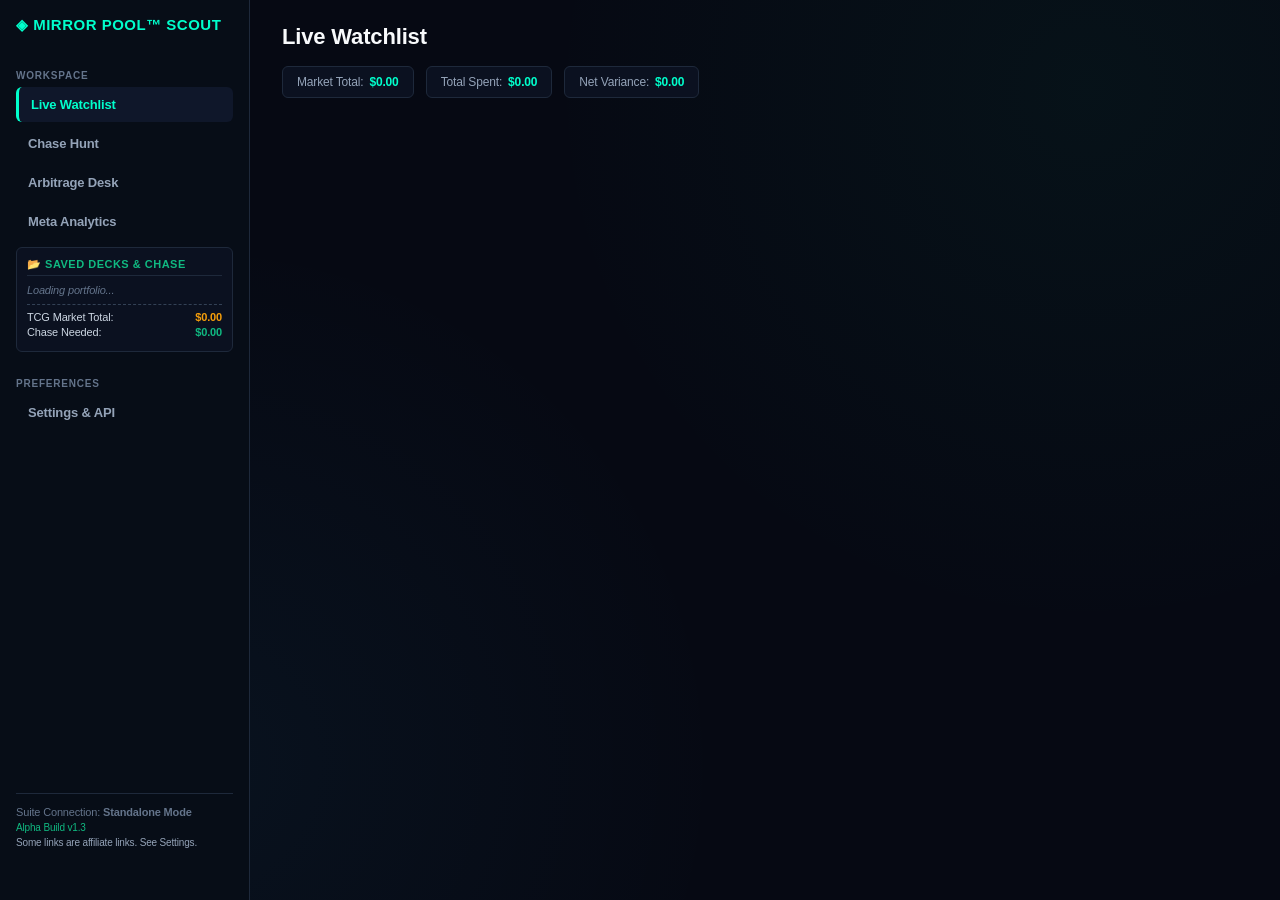
==== commit 10ac68e7: "v1.3.1: restore full app, fix loops/XSS/CSP, affiliate + Gumroad, paste fix, denser Chase Hunt layou" ====
--- a/dashboard.html
+++ b/dashboard.html
@@ -1,101 +1,802 @@
 <!DOCTYPE html>
-<html>
+<html lang="en">
 <head>
-  <meta charset="utf-8">
-  <title>Mirror Pool Scout | Dashboard</title>
-  <link rel="stylesheet" href="dashboard.css">
+    <meta charset="UTF-8">
+    <title>Mirror Pool Scout</title>
+    <link rel="icon" type="image/png" href="icon48.png">
+    <style>
+        :root {
+            --bg-base: #030712;
+            --bg-sidebar: #070d17;
+            --bg-panel: #0b1120;
+            --bg-card: #0f172a;
+            --border-color: #1e293b;
+            --border-subtle: #334155;
+            --text-main: #f8fafc;
+            --text-muted: #94a3b8;
+            --accent-green: #10b981;
+            --accent-teal: #00ffcc;
+            --accent-blue: #38bdf8;
+            --accent-amber: #eab308;
+            --accent-red: #ef4444;
+        }
+        * { box-sizing: border-box; }
+        body {
+            margin: 0;
+            padding: 0;
+            display: flex;
+            height: 100vh;
+            background-color: var(--bg-base);
+            color: var(--text-main);
+            font-family: -apple-system, BlinkMacSystemFont, "Segoe UI", Roboto, sans-serif;
+            overflow: hidden;
+        }
+        .sidebar {
+            width: 250px;
+            background-color: var(--bg-sidebar);
+            border-right: 1px solid var(--border-color);
+            display: flex;
+            flex-direction: column;
+            padding: 16px;
+            flex-shrink: 0;
+        }
+        .brand-logo {
+            font-size: 15px;
+            font-weight: 800;
+            color: var(--accent-teal);
+            margin-bottom: 24px;
+            display: flex;
+            align-items: center;
+            gap: 8px;
+            letter-spacing: 0.5px;
+        }
+        .nav-section {
+            font-size: 10px;
+            font-weight: 700;
+            color: #64748b;
+            text-transform: uppercase;
+            margin: 12px 0 6px 0;
+            letter-spacing: 0.8px;
+        }
+        .nav-item {
+            display: flex;
+            align-items: center;
+            padding: 10px 12px;
+            color: var(--text-muted);
+            text-decoration: none;
+            font-size: 13px;
+            font-weight: 600;
+            border-radius: 6px;
+            margin-bottom: 4px;
+            cursor: pointer;
+            transition: all 0.15s ease;
+        }
+        .nav-item:hover, .nav-item.active {
+            background-color: var(--bg-card);
+            color: var(--text-main);
+        }
+        .nav-item.active {
+            border-left: 3px solid var(--accent-teal);
+            color: var(--accent-teal);
+        }
+        .sidebar-footer {
+            margin-top: auto;
+            font-size: 11px;
+            color: #64748b;
+            border-top: 1px solid var(--border-color);
+            padding-top: 12px;
+        }
+        .main-content {
+            flex: 1;
+            display: flex;
+            flex-direction: column;
+            padding: 24px 32px;
+            overflow-y: auto;
+        }
+        .page-title {
+            font-size: 22px;
+            font-weight: 700;
+            margin-bottom: 16px;
+            color: var(--text-main);
+        }
+        .top-metrics-bar {
+            display: flex;
+            gap: 12px;
+            margin-bottom: 24px;
+        }
+        .metric-pill {
+            background: var(--bg-panel);
+            border: 1px solid var(--border-color);
+            border-radius: 6px;
+            padding: 8px 14px;
+            font-size: 12px;
+            color: var(--text-muted);
+        }
+        .metric-pill strong {
+            color: var(--accent-teal);
+            margin-left: 6px;
+        }
+        .tab-panel { display: none; }
+        .tab-panel.active { display: block; }
+        .grid-container {
+            display: grid;
+            grid-template-columns: repeat(auto-fill, minmax(310px, 1fr));
+            gap: 16px;
+        }
+        .card-box {
+            background: var(--bg-panel);
+            border: 1px solid var(--border-color);
+            border-radius: 8px;
+            padding: 16px;
+            display: flex;
+            flex-direction: column;
+            position: relative;
+        }
+        .card-box-header {
+            display: flex;
+            justify-content: space-between;
+            align-items: flex-start;
+            margin-bottom: 10px;
+        }
+        .card-title {
+            font-size: 14px;
+            font-weight: 700;
+            color: var(--text-main);
+            max-width: 200px;
+            white-space: nowrap;
+            overflow: hidden;
+            text-overflow: ellipsis;
+        }
+        .badge {
+            font-size: 10px;
+            font-weight: 700;
+            padding: 2px 7px;
+            border-radius: 4px;
+            text-transform: uppercase;
+        }
+        .badge-deal-s { background: #238636; color: #fff; }
+        .badge-deal-a { background: #1f6feb; color: #fff; }
+        .badge-deal-b { background: #eab308; color: #000; }
+        .badge-deal-over { background: #da3633; color: #fff; }
+        .btn {
+            background: var(--accent-teal);
+            color: #030712;
+            border: none;
+            padding: 8px 14px;
+            border-radius: 6px;
+            font-weight: 700;
+            font-size: 12px;
+            cursor: pointer;
+            transition: opacity 0.15s ease;
+        }
+        .btn:hover { opacity: 0.9; }
+        .btn-secondary {
+            background: var(--bg-card);
+            color: var(--text-main);
+            border: 1px solid var(--border-subtle);
+        }
+        .btn-danger {
+            background: transparent;
+            border: 1px solid #da3633;
+            color: #ff7b72;
+        }
+        .btn-danger:hover {
+            background: rgba(218,54,51,0.15);
+        }
+        textarea, input, select {
+            background: var(--bg-card);
+            border: 1px solid var(--border-color);
+            border-radius: 6px;
+            color: var(--text-main);
+            padding: 8px 12px;
+            font-family: inherit;
+            font-size: 12px;
+        }
+        textarea {
+            width: 100%;
+            font-family: monospace;
+            min-height: 90px;
+            resize: vertical;
+        }
+        .procurement-table {
+            width: 100%;
+            border-collapse: collapse;
+            margin-top: 12px;
+            font-size: 12px;
+        }
+        .procurement-table th, .procurement-table td {
+            padding: 10px 12px;
+            text-align: left;
+            border-bottom: 1px solid var(--border-color);
+        }
+        .procurement-table th {
+            color: var(--text-muted);
+            font-size: 11px;
+            text-transform: uppercase;
+        }
+        .deep-links a {
+            color: var(--accent-blue);
+            text-decoration: none;
+            font-size: 11px;
+            margin-right: 8px;
+        }
+        .deep-links a:hover { text-decoration: underline; }
+    /* MP_CUSTOM_CSS_START */
+#mp-saved-decks-sidebar {
+    margin: 12px 10px;
+    padding: 10px;
+    background: #0b1120;
+    border: 1px solid #1e293b;
+    border-radius: 6px;
+    font-size: 11px;
+    color: #cbd5e1;
+}
+.mp-sidebar-header {
+    color: #10b981;
+    font-weight: 700;
+    font-size: 11px;
+    text-transform: uppercase;
+    letter-spacing: 0.5px;
+    margin-bottom: 8px;
+    display: flex;
+    justify-content: space-between;
+    align-items: center;
+    border-bottom: 1px solid #1e293b;
+    padding-bottom: 4px;
+}
+.mp-deck-summary-item {
+    background: #030712;
+    border: 1px solid #1e293b;
+    border-radius: 4px;
+    padding: 6px 8px;
+    margin-bottom: 6px;
+    cursor: pointer;
+    transition: border-color 0.2s;
+}
+.mp-deck-summary-item:hover {
+    border-color: #10b981;
+}
+.mp-deck-name {
+    font-weight: 600;
+    color: #f8fafc;
+    margin-bottom: 4px;
+    white-space: nowrap;
+    overflow: hidden;
+    text-overflow: ellipsis;
+}
+.mp-deck-metrics {
+    display: flex;
+    justify-content: space-between;
+    font-size: 10px;
+    color: #94a3b8;
+}
+.mp-val-market { color: #f59e0b; font-weight: 600; }
+.mp-val-chase { color: #10b981; font-weight: 600; }
+.mp-portfolio-totals {
+    margin-top: 8px;
+    padding-top: 6px;
+    border-top: 1px dashed #334155;
+    font-size: 11px;
+}
+.mp-total-row {
+    display: flex;
+    justify-content: space-between;
+    margin-bottom: 3px;
+}
+/* Card Rollover Mockup Overlay */
+#mp-card-hover-overlay {
+    position: fixed;
+    z-index: 2147483647;
+    background: #0b1120;
+    border: 1px solid #10b981;
+    border-radius: 8px;
+    padding: 10px;
+    width: 235px;
+    box-shadow: 0 12px 28px rgba(0,0,0,0.85);
+    pointer-events: none;
+    color: #f8fafc;
+    display: none;
+}
+#mp-hover-card-img {
+    width: 100%;
+    height: auto;
+    border-radius: 6px;
+    margin-bottom: 8px;
+    background: #030712;
+    min-height: 180px;
+    object-fit: contain;
+}
+.mp-hover-title {
+    font-size: 13px;
+    font-weight: 700;
+    color: #38bdf8;
+    margin: 0 0 6px 0;
+}
+.mp-hover-stat {
+    display: flex;
+    justify-content: space-between;
+    font-size: 11px;
+    margin: 3px 0;
+    color: #94a3b8;
+}
+.mp-snipe-btn {
+    background: #7c3aed;
+    color: #fff;
+    border: 1px solid #8b5cf6;
+    border-radius: 4px;
+    padding: 2px 6px;
+    font-size: 10px;
+    font-weight: 600;
+    cursor: pointer;
+    margin-left: 4px;
+    text-decoration: none;
+    display: inline-block;
+}
+.mp-snipe-btn:hover { background: #6d28d9; }
+/* MP_CUSTOM_CSS_END */
+/* MP_ECOSYSTEM_CSS_START */
+@import url("https://fonts.googleapis.com/css2?family=Inter:wght@400;500;600;700;800&family=JetBrains+Mono:wght@500;600;700&display=swap");
+
+:root {
+    --mp-bg-abyss: #060913;
+    --mp-bg-surface: #0c1222;
+    --mp-bg-elevated: #131c31;
+    --mp-bg-glass: rgba(15, 23, 42, 0.78);
+    --mp-border-subtle: rgba(148, 163, 184, 0.14);
+    --mp-border-highlight: rgba(16, 185, 129, 0.45);
+    --mp-emerald: #10b981;
+    --mp-gold: #f59e0b;
+    --mp-sky: #38bdf8;
+    --mp-purple: #8b5cf6;
+    --mp-text-primary: #f8fafc;
+    --mp-text-secondary: #94a3b8;
+}
+
+body {
+    font-family: "Inter", -apple-system, BlinkMacSystemFont, "Segoe UI", Roboto, sans-serif !important;
+    background: radial-gradient(circle at 85% 10%, rgba(16, 185, 129, 0.05), transparent 40%),
+                radial-gradient(circle at 15% 85%, rgba(56, 189, 248, 0.05), transparent 40%),
+                var(--mp-bg-abyss) !important;
+    letter-spacing: -0.01em;
+}
+
+/* Tabular Numerals for Financial Precision (MTGGoldfish / TCGplayer standard) */
+td, .mp-val-market, .mp-val-chase, .mp-price-pill, #mp-total-market, #mp-total-chase {
+    font-variant-numeric: tabular-nums;
+    font-feature-settings: "tnum";
+}
+
+/* Top Ecosystem Utility Ribbon (Scryfall + MTGGoldfish Switcher) */
+#mp-ecosystem-ribbon {
+    display: flex;
+    align-items: center;
+    justify-content: space-between;
+    gap: 12px;
+    background: var(--mp-bg-glass);
+    backdrop-filter: blur(12px);
+    border: 1px solid var(--mp-border-subtle);
+    border-radius: 10px;
+    padding: 8px 14px;
+    margin-bottom: 16px;
+    box-shadow: 0 4px 20px rgba(0, 0, 0, 0.35);
+}
+.mp-omni-search-wrap {
+    display: flex;
+    align-items: center;
+    background: #050811;
+    border: 1px solid rgba(148, 163, 184, 0.22);
+    border-radius: 7px;
+    padding: 5px 10px;
+    width: 320px;
+    transition: border-color 0.2s, box-shadow 0.2s;
+}
+.mp-omni-search-wrap:focus-within {
+    border-color: var(--mp-emerald);
+    box-shadow: 0 0 0 2px rgba(16, 185, 129, 0.18);
+}
+.mp-omni-search-wrap input {
+    background: transparent !important;
+    border: none !important;
+    color: var(--mp-text-primary) !important;
+    font-size: 12px !important;
+    width: 100%;
+    outline: none !important;
+    padding: 2px 6px !important;
+}
+.mp-mode-pills {
+    display: flex;
+    align-items: center;
+    gap: 4px;
+    background: #050811;
+    padding: 3px;
+    border-radius: 7px;
+    border: 1px solid var(--mp-border-subtle);
+}
+.mp-mode-pill {
+    background: transparent;
+    border: none;
+    color: var(--mp-text-secondary);
+    font-size: 11px;
+    font-weight: 600;
+    padding: 5px 10px;
+    border-radius: 5px;
+    cursor: pointer;
+    transition: all 0.15s ease;
+}
+.mp-mode-pill.active {
+    background: var(--mp-bg-elevated);
+    color: var(--mp-emerald);
+    box-shadow: 0 1px 4px rgba(0,0,0,0.4);
+}
+.mp-mode-pill:hover:not(.active) {
+    color: var(--mp-text-primary);
+}
+
+/* Polished Cards & Panels */
+.card, .panel, [class*="panel"], [class*="container"] {
+    border-color: var(--mp-border-subtle) !important;
+}
+
+/* Active Procurement Table — Scryfall / MTGGoldfish Dense Financial Styling */
+table {
+    border-collapse: separate !important;
+    border-spacing: 0 4px !important;
+    width: 100% !important;
+}
+table thead th {
+    font-size: 10px !important;
+    font-weight: 700 !important;
+    text-transform: uppercase !important;
+    letter-spacing: 0.08em !important;
+    color: #64748b !important;
+    padding: 8px 12px !important;
+    border-bottom: 1px solid var(--mp-border-subtle) !important;
+}
+table tbody tr {
+    background: rgba(12, 18, 34, 0.75) !important;
+    transition: transform 0.12s ease, background 0.15s ease, box-shadow 0.15s ease !important;
+}
+table tbody tr:hover {
+    background: rgba(19, 28, 49, 0.95) !important;
+    box-shadow: 0 4px 14px rgba(0, 0, 0, 0.4), inset 2px 0 0 var(--mp-emerald) !important;
+}
+table tbody td {
+    padding: 9px 12px !important;
+    vertical-align: middle !important;
+    border-top: 1px solid rgba(148, 163, 184, 0.06) !important;
+    border-bottom: 1px solid rgba(148, 163, 184, 0.06) !important;
+}
+
+/* Card Target Cell with Scryfall Art Crop + Set Code + Mana Pips */
+.mp-card-cell-wrap {
+    display: flex;
+    align-items: center;
+    gap: 10px;
+}
+.mp-art-thumb {
+    width: 38px;
+    height: 28px;
+    border-radius: 4px;
+    object-fit: cover;
+    border: 1px solid rgba(148, 163, 184, 0.3);
+    background: #050811;
+    flex-shrink: 0;
+}
+.mp-card-meta-sub {
+    display: flex;
+    align-items: center;
+    gap: 6px;
+    margin-top: 2px;
+}
+.mp-set-badge {
+    font-family: "JetBrains Mono", monospace;
+    font-size: 9px;
+    font-weight: 700;
+    padding: 1px 5px;
+    border-radius: 3px;
+    background: rgba(56, 189, 248, 0.12);
+    color: #38bdf8;
+    border: 1px solid rgba(56, 189, 248, 0.25);
+    text-transform: uppercase;
+}
+.mp-mana-pip {
+    display: inline-flex;
+    align-items: center;
+    justify-content: center;
+    width: 13px;
+    height: 13px;
+    border-radius: 50%;
+    font-size: 8px;
+    font-weight: 800;
+    color: #030712;
+    box-shadow: 0 1px 2px rgba(0,0,0,0.6);
+}
+.mp-pip-W { background: #fef08a; }
+.mp-pip-U { background: #7dd3fc; }
+.mp-pip-B { background: #c084fc; }
+.mp-pip-R { background: #fca5a5; }
+.mp-pip-G { background: #86efac; }
+.mp-pip-C { background: #cbd5e1; }
+
+/* Visual Deck Grid Mode (Scryfall / Moxfield Visual Preview inside Chase Hunt) */
+#mp-visual-deck-grid {
+    display: none;
+    grid-template-columns: repeat(auto-fill, minmax(155px, 1fr));
+    gap: 12px;
+    margin-top: 10px;
+    padding: 12px;
+    background: #050811;
+    border: 1px solid var(--mp-border-subtle);
+    border-radius: 8px;
+    max-height: 360px;
+    overflow-y: auto;
+}
+.mp-visual-card-tile {
+    position: relative;
+    border-radius: 8px;
+    overflow: hidden;
+    background: #0b1120;
+    border: 1px solid rgba(148, 163, 184, 0.2);
+    transition: transform 0.18s ease, border-color 0.18s ease;
+    cursor: pointer;
+}
+.mp-visual-card-tile:hover {
+    transform: translateY(-4px);
+    border-color: var(--mp-emerald);
+}
+.mp-visual-card-tile img {
+    width: 100%;
+    display: block;
+    aspect-ratio: 488 / 680;
+    object-fit: cover;
+}
+.mp-tile-qty-badge {
+    position: absolute;
+    top: 6px;
+    left: 6px;
+    background: rgba(3, 7, 18, 0.88);
+    color: #fff;
+    font-weight: 800;
+    font-size: 11px;
+    padding: 2px 6px;
+    border-radius: 4px;
+    border: 1px solid rgba(255,255,255,0.2);
+}
+.mp-tile-price-ribbon {
+    position: absolute;
+    bottom: 0;
+    left: 0;
+    right: 0;
+    background: linear-gradient(to top, rgba(3,7,18,0.96), rgba(3,7,18,0.75));
+    padding: 6px 8px;
+    display: flex;
+    justify-content: space-between;
+    align-items: center;
+    font-size: 11px;
+}
+
+/* Upgraded Left Sidebar Portfolio Progress Bar */
+.mp-deck-progress-track {
+    width: 100%;
+    height: 4px;
+    background: #1e293b;
+    border-radius: 2px;
+    margin: 5px 0;
+    overflow: hidden;
+}
+.mp-deck-progress-fill {
+    height: 100%;
+    background: linear-gradient(90deg, #10b981, #38bdf8);
+    border-radius: 2px;
+    transition: width 0.3s ease;
+}
+.mp-deck-quick-snipe {
+    display: flex;
+    gap: 4px;
+    margin-top: 5px;
+}
+.mp-mini-pill {
+    flex: 1;
+    text-align: center;
+    padding: 2px 4px;
+    font-size: 9px;
+    font-weight: 600;
+    border-radius: 3px;
+    background: #131c31;
+    color: #cbd5e1;
+    text-decoration: none;
+    border: 1px solid rgba(148, 163, 184, 0.18);
+}
+.mp-mini-pill:hover {
+    border-color: var(--mp-emerald);
+    color: #fff;
+}
+/* MP_ECOSYSTEM_CSS_END */
+
+/* MP_LAYOUT_V13_START: denser Chase Hunt (deck list left, targets right), no banner overlap */
+.main-content { padding-bottom: 60px; }
+.sidebar { padding-bottom: 52px; }
+#mp-saved-decks-sidebar { margin: 4px 0 14px 0; }
+#decklist-input { min-height: 140px; }
+.procurement-table th, .procurement-table td { padding: 7px 10px; }
+.procurement-table td:last-child { white-space: nowrap; }
+.mp-empty-to-text { font-size: 12px; }
+@media (min-width: 1360px) {
+    #tab-procurement.active { display: grid; grid-template-columns: minmax(340px, 30%) minmax(0, 1fr); column-gap: 16px; align-items: start; }
+    #tab-procurement > * { grid-column: 1 / -1; }
+    #tab-procurement > #mp-import-card { grid-column: 1; grid-row: 2; margin-bottom: 0 !important; position: sticky; top: 0; }
+    #tab-procurement > #mp-targets-card { grid-column: 2; grid-row: 2; min-width: 0; }
+    #mp-import-card > div:first-child { flex-wrap: wrap; gap: 8px; }
+    #mp-import-card #deck-name-input { grid-column: 1 / -1; }
+    #mp-import-card > div:nth-child(2) { grid-template-columns: 1fr 1fr !important; }
+    #mp-import-card #decklist-input { min-height: 46vh; }
+    #mp-visual-deck-grid { max-height: 46vh; }
+}
+/* MP_LAYOUT_V13_END */
+
+</style>
 </head>
 <body>
-  <div class="sidebar">
-    <div class="brand">◈ MIRROR POOL™</div>
-    <ul class="nav">
-      <li class="active" data-target="watchlist">Live Watchlist</li>
-      <li data-target="hunter">Procurement Hunter</li>
-      <li data-target="meta">Meta Analytics</li>
-      <li data-target="prefs">Preferences</li>
-    </ul>
-    <div class="status-box">
-      <div class="status-label">SUITE CONNECTION</div>
-      <div class="status-val" style="color:#eab308;">Standalone Mode</div>
+    <div class="sidebar">
+
+        <div class="brand-logo">◈ MIRROR POOL™ SCOUT</div>
+        <div class="nav-section">Workspace</div>
+        <a class="nav-item active" data-tab="tab-watchlist">Live Watchlist</a>
+        <a class="nav-item" data-tab="tab-procurement">Chase Hunt</a>
+        <a class="nav-item" data-tab="tab-arbitrage">Arbitrage Desk</a>
+        <a class="nav-item" data-tab="tab-meta">Meta Analytics</a>
+        <!-- MP_PORTFOLIO_START -->
+        <div id="mp-saved-decks-sidebar">
+            <div class="mp-sidebar-header">
+                <span>📂 Saved Decks & Chase</span>
+            </div>
+            <div id="mp-saved-decks-list">
+                <div style="color:#64748b; font-style:italic;">Loading portfolio...</div>
+            </div>
+            <div class="mp-portfolio-totals">
+                <div class="mp-total-row">
+                    <span>TCG Market Total:</span>
+                    <span id="mp-total-market" class="mp-val-market">$0.00</span>
+                </div>
+                <div class="mp-total-row">
+                    <span>Chase Needed:</span>
+                    <span id="mp-total-chase" class="mp-val-chase">$0.00</span>
+                </div>
+            </div>
+        </div>
+        <!-- MP_PORTFOLIO_END -->
+        <div class="nav-section">Preferences</div>
+        <a class="nav-item" data-tab="tab-settings">Settings & API</a>
+        <div class="sidebar-footer">
+            <div>Suite Connection: <strong>Standalone Mode</strong></div>
+            <div style="margin-top:4px; font-size:10px; color:#10b981;">Alpha Build v1.3</div>
+            <div style="margin-top:4px; font-size:10px; color:#94a3b8;">Some links are affiliate links. See Settings.</div>
+        </div>
     </div>
-  </div>
-  
-  <div class="main-content">
-    <div class="header">
-      <h1 id="view-title">Procurement Hunter</h1>
-      <div class="stats-row" id="header-stats">
-        <div class="stat-card">Market Total: <span id="stat-market-total" style="color:#eab308;">$0.00</span></div>
-        <div class="stat-card">Total Spent: <span id="stat-spent-total" style="color:#00ffcc;">$0.00</span></div>
-        <div class="stat-card">Net Variance: <span id="stat-variance" style="color:#3fb950;">$0.00</span></div>
-      </div>
+
+    <div class="main-content">
+        <!-- 1. Live Watchlist -->
+        <div id="tab-watchlist" class="tab-panel active">
+            <div class="page-title">Live Watchlist</div>
+            <div class="top-metrics-bar">
+                <div class="metric-pill">Market Total:<strong id="wl-market-total">$0.00</strong></div>
+                <div class="metric-pill">Total Spent:<strong id="wl-total-spent">$0.00</strong></div>
+                <div class="metric-pill">Net Variance:<strong id="wl-net-variance">$0.00</strong></div>
+            </div>
+            <div id="watchlist-grid" class="grid-container"></div>
+        </div>
+
+        <!-- 2. Chase Hunt (Deck Chase & Card Targets) -->
+        <div id="tab-procurement" class="tab-panel">
+            <div class="page-title">Chase Hunt</div>
+            <div class="card-box" id="mp-import-card" style="margin-bottom: 20px;">
+                <div style="display:flex; justify-content:space-between; align-items:center; margin-bottom:12px;">
+                    <span style="font-weight:700; font-size:14px; color:var(--accent-teal);">+ Create / Import Deck Target</span>
+                    <div style="display:flex; gap:8px;">
+                        <button class="btn btn-secondary" id="scrape-deck-btn">⚡ Scrape MTGDecks / Goldfish Tab</button>
+                        <button class="btn" id="export-manifest-btn">📋 Export Cart Manifest</button>
+                    </div>
+                </div>
+                <div style="display:grid; grid-template-columns: 2fr 1fr 1fr; gap:10px; margin-bottom:10px;">
+                    <input type="text" id="deck-name-input" placeholder="Deck Name (e.g. Dimir Rogues, Standard Burn)">
+                    <select id="printing-target-select">
+                        <option value="Normal">Normal Only</option>
+                        <option value="Foil">Foil Only</option>
+                        <option value="Any">Any Printing</option>
+                    </select>
+                    <select id="condition-floor-select">
+                        <option value="LP">LP or Better</option>
+                        <option value="NM">NM Only</option>
+                        <option value="Any">Any Condition</option>
+                    </select>
+                </div>
+                <textarea id="decklist-input" placeholder="Paste decklist here (e.g. 4 Thoughtseize&#10;2 Land Tax&#10;1 Inkshield)..."></textarea>
+                <div style="display:flex; justify-content:flex-end; margin-top:8px;">
+                    <button class="btn" id="save-deck-btn">⚡ Save & Generate Chase Hunt Sheet</button>
+                </div>
+            </div>
+            <div class="card-box" id="mp-targets-card">
+                <div style="font-weight:700; font-size:14px; margin-bottom:8px;">Active Procurement Targets</div>
+                <div id="procurement-container">
+                    <table class="procurement-table">
+                        <thead>
+                            <tr>
+                                <th>Card Target</th>
+                                <th>Required</th>
+                                <th>Acquired</th>
+                                <th>Market Floor</th>
+                                <th>Basis Spent</th>
+                                <th>Marketplaces & Comps</th>
+                                <th>Actions</th>
+                            </tr>
+                        </thead>
+                        <tbody id="procurement-tbody"></tbody>
+                    </table>
+                </div>
+            </div>
+        </div>
+
+        <!-- 3. Arbitrage Desk -->
+        <div id="tab-arbitrage" class="tab-panel">
+            <div class="page-title">Arbitrage Desk</div>
+            <div class="card-box" style="margin-bottom:20px;">
+                <div style="font-size:13px; color:var(--text-muted); margin-bottom:12px;">
+                    Real-time Cross-Platform Margin Engine. Measures paper marketplace floor costs vs digital MTGO TIX redemption value (~$0.92 cash-out conversion factor).
+                </div>
+                <div id="arbitrage-hud" style="display:grid; grid-template-columns: repeat(4, 1fr); gap:12px; background:var(--bg-card); padding:14px; border-radius:6px;">
+                    <div>
+                        <div style="font-size:11px; color:#94a3b8; text-transform:uppercase;">Aggregate Paper Floor</div>
+                        <div id="arb-paper-total" style="font-size:18px; font-weight:800; color:var(--accent-green);">$0.00</div>
+                    </div>
+                    <div>
+                        <div style="font-size:11px; color:#94a3b8; text-transform:uppercase;">MTGO Redemption Cash-Out</div>
+                        <div id="arb-mtgo-total" style="font-size:18px; font-weight:800; color:var(--accent-blue);">0.00 TIX ($0.00)</div>
+                    </div>
+                    <div>
+                        <div style="font-size:11px; color:#94a3b8; text-transform:uppercase;">Net Arbitrage Spread</div>
+                        <div id="arb-spread-total" style="font-size:18px; font-weight:800; color:var(--accent-amber);">$0.00 (0.0%)</div>
+                    </div>
+                </div>
+            </div>
+            <div id="arbitrage-spread-grid" class="grid-container"></div>
+        </div>
+
+        <!-- 4. Meta Analytics -->
+        <div id="tab-meta" class="tab-panel">
+            <div class="page-title">Meta Analytics</div>
+            <div style="display:flex; justify-content:space-between; align-items:center; margin-bottom:16px;">
+                <div style="font-size:13px; color:var(--text-muted);">Dominant Metagame Archetypes & Rising Card Trends</div>
+                <select id="meta-format-filter" style="width:140px;">
+                    <option value="Standard">Standard</option>
+                    <option value="Modern">Modern</option>
+                    <option value="Commander">Commander</option>
+                    <option value="Pioneer">Pioneer</option>
+                </select>
+            </div>
+            <div id="meta-tracker-grid" class="grid-container"></div>
+        </div>
+
+        <!-- 5. Settings -->
+        <div id="tab-settings" class="tab-panel">
+            <div class="page-title">Settings & Engine Configuration</div>
+            <div class="card-box">
+                <div style="font-size:13px; margin-bottom:8px;">Scryfall Public Comp Engine: <strong style="color:var(--accent-green);">Active</strong></div>
+                <div style="font-size:13px; margin-bottom:8px;">eBay Structured DOM Parser: <strong style="color:var(--accent-green);">Active (Item Specifics + Sanitizer)</strong></div>
+                <div style="font-size:13px;">Proxmox / Suite Backend Sync: <span style="color:#64748b;">Ready for Phase 3 Migration</span></div>
+            </div>
+        </div>
     </div>
-    
-    <!-- Tab 1: Live Watchlist -->
-    <div id="view-watchlist" class="grid-container view-section" style="display:none;"></div>
-
-    <!-- Tab 2: Procurement Hunter -->
-    <div id="view-hunter" class="view-section" style="padding: 30px; overflow-y: auto;">
-      <div class="deck-manager-header" style="display:flex; justify-content:space-between; margin-bottom: 20px;">
-        <select id="deck-select" style="background:#21262d; color:#c9d1d9; border:1px solid #30363d; padding:8px; border-radius:4px; font-weight:bold; flex:1; margin-right:10px;">
-          <option value="new">+ Create New Decklist</option>
-        </select>
-        <button id="btn-delete-deck" style="background:none; border:1px solid #da3633; color:#da3633; padding:8px 15px; border-radius:4px; font-weight:bold; cursor:pointer;">Delete List</button>
-      </div>
-
-      <div style="background:#0d1117; padding:20px; border:1px solid #30363d; border-radius:6px; margin-bottom: 20px;">
-        <div style="display:flex; gap:15px; margin-bottom:15px;">
-          <div style="flex:2;">
-            <label style="display:block; font-size:11px; color:#8b949e; margin-bottom:5px;">Deck Name</label>
-            <input type="text" id="deck-name" placeholder="e.g. Dimir Rogues" style="width:100%; background:#21262d; border:1px solid #30363d; color:#fff; padding:8px; border-radius:4px;">
-          </div>
-          <div style="flex:1;">
-            <label style="display:block; font-size:11px; color:#8b949e; margin-bottom:5px;">Printing Target</label>
-            <select id="pref-printing" style="width:100%; background:#21262d; border:1px solid #30363d; color:#fff; padding:8px; border-radius:4px;">
-              <option value="Any">Any Printing</option>
-              <option value="Normal" selected>Normal Only</option>
-              <option value="Foil">Foil Only</option>
-            </select>
-          </div>
-          <div style="flex:1;">
-            <label style="display:block; font-size:11px; color:#8b949e; margin-bottom:5px;">Condition Floor</label>
-            <select id="pref-condition" style="width:100%; background:#21262d; border:1px solid #30363d; color:#fff; padding:8px; border-radius:4px;">
-              <option value="Any" selected>Any Condition</option>
-              <option value="Near Mint">Near Mint (NM)</option>
-              <option value="Lightly Played">Lightly Played (LP)</option>
-            </select>
-          </div>
-        </div>
-        <label style="display:block; font-size:11px; color:#8b949e; margin-bottom:5px;">Decklist (Format: "4 Brainstorm")</label>
-        <textarea id="deck-import-area" placeholder="Paste your list here..." style="width:100%; height:120px; background:#21262d; color:#c9d1d9; border:1px solid #30363d; padding:12px; border-radius:4px; font-family:monospace; resize:vertical; margin-bottom:15px; box-sizing: border-box;"></textarea>
-        
-        <div style="display:flex; justify-content:space-between; align-items:center;">
-          <div id="deck-save-status" style="color:#3fb950; font-size:12px; font-weight:bold;"></div>
-          <button id="btn-parse-deck" style="background:#238636; color:#fff; border:none; padding:10px 20px; border-radius:4px; font-weight:bold; cursor:pointer;">⚡ Save & Generate Procurement Sheet</button>
-        </div>
-      </div>
-      <div id="hunter-results" class="grid-container" style="padding:0;"></div>
-    </div>
-
-    <!-- Tab 3: Meta Analytics -->
-    <div id="view-meta" class="view-section" style="display:none; padding: 30px; overflow-y: auto;">
-      <div style="display:flex; justify-content:space-between; align-items:center; margin-bottom: 20px;">
-        <h2 style="margin:0; color:#00ffcc;">Global Meta Tracker</h2>
-        <select id="meta-format-select" style="background:#21262d; color:#c9d1d9; border:1px solid #30363d; padding:8px; border-radius:4px; font-weight:bold;">
-          <option value="Standard">Standard</option>
-          <option value="Pioneer">Pioneer</option>
-          <option value="Modern">Modern</option>
-          <option value="Commander">Commander</option>
-        </select>
-      </div>
-      <div id="meta-results-container" class="grid-container" style="padding:0; grid-template-columns: repeat(auto-fill, minmax(280px, 1fr));"></div>
-    </div>
-
-    <!-- Tab 4: Preferences -->
-    <div id="view-prefs" class="view-section" style="display:none; padding: 30px;">
-      <h2 style="color:#00ffcc; margin-top:0;">Global Extension Preferences</h2>
-      <p style="color:#8b949e;">Suite integration targets and API throttling configuration.</p>
-    </div>
-  </div>
-  <script src="dashboard.js"></script>
+
+    <script src="affiliate.js"></script>
+    <script src="dashboard.js"></script>
+<!-- MP_OVERLAY_START -->
+<div id="mp-card-hover-overlay">
+    <img id="mp-hover-card-img" src="" alt="Card Preview" />
+    <div class="mp-hover-title" id="mp-hover-card-title">Card Name</div>
+    <div class="mp-hover-stat"><span>TCG Market:</span> <span id="mp-hover-tcg" class="mp-val-market">$0.00</span></div>
+    <div class="mp-hover-stat"><span>Chase Target (<85%):</span> <span id="mp-hover-snipe" class="mp-val-chase">$0.00</span></div>
+    <div class="mp-hover-stat"><span>Live Auctions:</span> <span id="mp-hover-platforms" style="color:#a78bfa;">eBay • Whatnot</span></div>
+</div>
+<!-- MP_OVERLAY_END -->
 </body>
 </html>
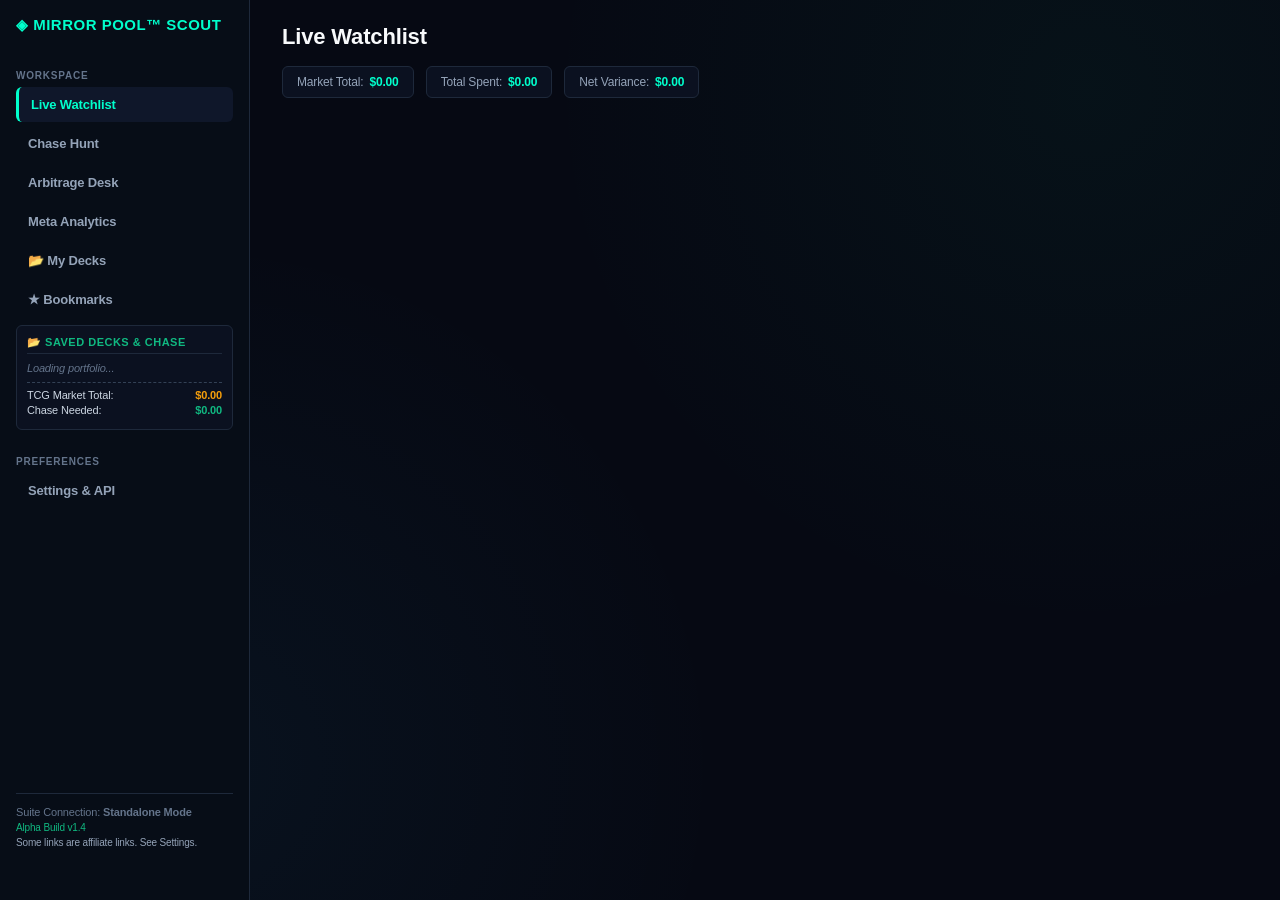
==== commit 94729506: "v1.4.0: BIN totals, undervalued paper scan, My Decks + Bookmarks menus Co-Authored-By: Claude Sonnet" ====
--- a/dashboard.html
+++ b/dashboard.html
@@ -645,6 +645,8 @@
         <a class="nav-item" data-tab="tab-procurement">Chase Hunt</a>
         <a class="nav-item" data-tab="tab-arbitrage">Arbitrage Desk</a>
         <a class="nav-item" data-tab="tab-meta">Meta Analytics</a>
+        <a class="nav-item" data-tab="tab-mydecks">📂 My Decks</a>
+        <a class="nav-item" data-tab="tab-bookmarks">★ Bookmarks</a>
         <!-- MP_PORTFOLIO_START -->
         <div id="mp-saved-decks-sidebar">
             <div class="mp-sidebar-header">
@@ -669,7 +671,7 @@
         <a class="nav-item" data-tab="tab-settings">Settings & API</a>
         <div class="sidebar-footer">
             <div>Suite Connection: <strong>Standalone Mode</strong></div>
-            <div style="margin-top:4px; font-size:10px; color:#10b981;">Alpha Build v1.3</div>
+            <div style="margin-top:4px; font-size:10px; color:#10b981;">Alpha Build v1.4</div>
             <div style="margin-top:4px; font-size:10px; color:#94a3b8;">Some links are affiliate links. See Settings.</div>
         </div>
     </div>
@@ -722,9 +724,9 @@
                         <thead>
                             <tr>
                                 <th>Card Target</th>
-                                <th>Required</th>
-                                <th>Acquired</th>
-                                <th>Market Floor</th>
+                                <th>Have / Need</th>
+                                <th>Paper (Mkt)</th>
+                                <th>MTGO TIX</th>
                                 <th>Basis Spent</th>
                                 <th>Marketplaces & Comps</th>
                                 <th>Actions</th>
@@ -776,6 +778,18 @@
             <div id="meta-tracker-grid" class="grid-container"></div>
         </div>
 
+        <!-- 4b. My Decks (persistent saved decks) -->
+        <div id="tab-mydecks" class="tab-panel">
+            <div class="page-title">My Decks</div>
+            <div id="mp-mydecks-body"></div>
+        </div>
+
+        <!-- 4c. Bookmarks (persistent) -->
+        <div id="tab-bookmarks" class="tab-panel">
+            <div class="page-title">Bookmarks</div>
+            <div id="mp-bookmarks-body"></div>
+        </div>
+
         <!-- 5. Settings -->
         <div id="tab-settings" class="tab-panel">
             <div class="page-title">Settings & Engine Configuration</div>
@@ -789,6 +803,7 @@
 
     <script src="affiliate.js"></script>
     <script src="dashboard.js"></script>
+    <script src="features.js"></script>
 <!-- MP_OVERLAY_START -->
 <div id="mp-card-hover-overlay">
     <img id="mp-hover-card-img" src="" alt="Card Preview" />
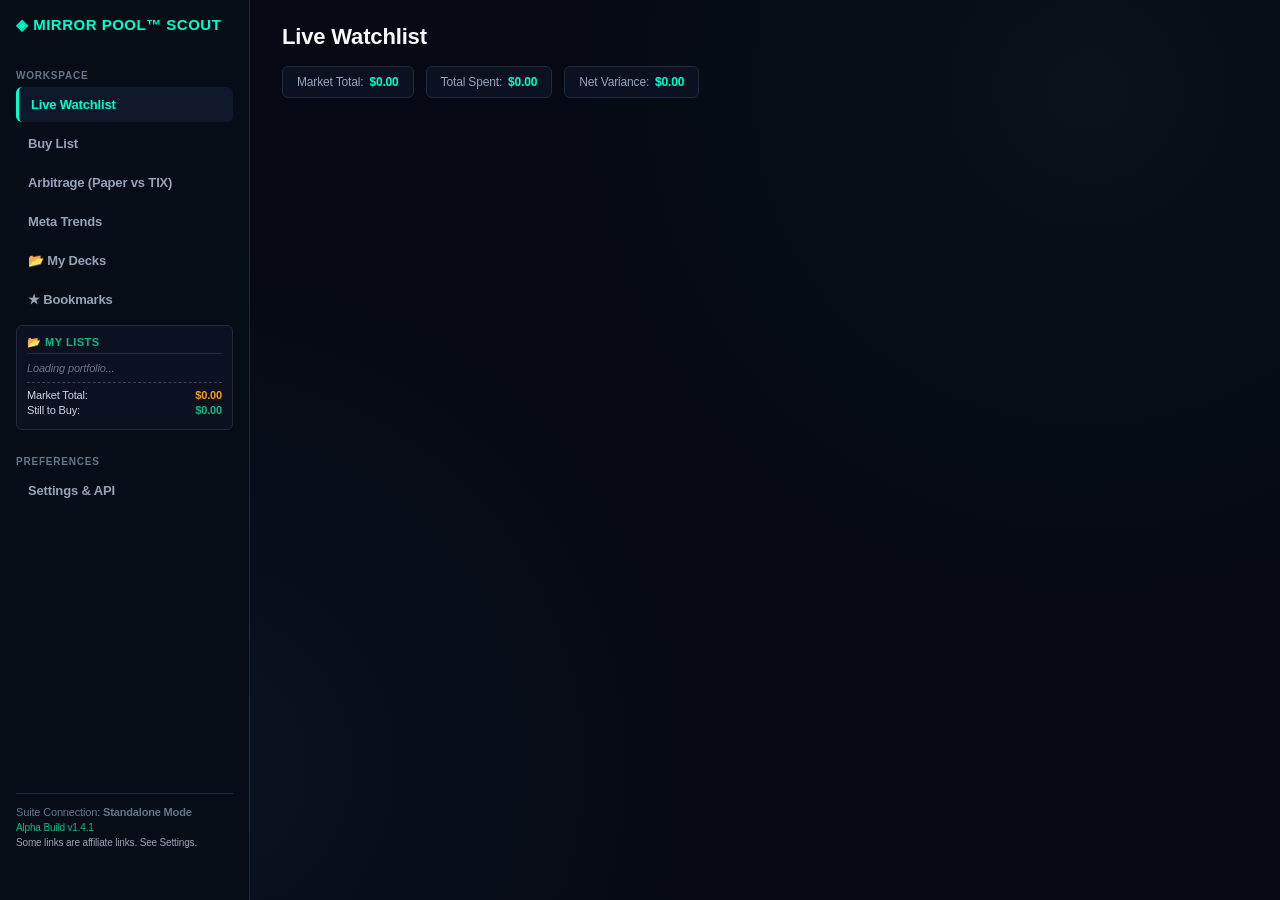
==== commit 429de968: "v1.4.1: universal list import/export (Goldfish, ManaBox, TCGplayer, Arena, MTGO), plain-language lab" ====
--- a/dashboard.html
+++ b/dashboard.html
@@ -518,7 +518,7 @@
 .mp-pip-G { background: #86efac; }
 .mp-pip-C { background: #cbd5e1; }
 
-/* Visual Deck Grid Mode (Scryfall / Moxfield Visual Preview inside Chase Hunt) */
+/* Visual Deck Grid Mode (Scryfall / Moxfield Visual Preview inside Buy List) */
 #mp-visual-deck-grid {
     display: none;
     grid-template-columns: repeat(auto-fill, minmax(155px, 1fr));
@@ -613,7 +613,7 @@
 }
 /* MP_ECOSYSTEM_CSS_END */
 
-/* MP_LAYOUT_V13_START: denser Chase Hunt (deck list left, targets right), no banner overlap */
+/* MP_LAYOUT_V13_START: denser Buy List (deck list left, targets right), no banner overlap */
 .main-content { padding-bottom: 60px; }
 .sidebar { padding-bottom: 52px; }
 #mp-saved-decks-sidebar { margin: 4px 0 14px 0; }
@@ -642,26 +642,26 @@
         <div class="brand-logo">◈ MIRROR POOL™ SCOUT</div>
         <div class="nav-section">Workspace</div>
         <a class="nav-item active" data-tab="tab-watchlist">Live Watchlist</a>
-        <a class="nav-item" data-tab="tab-procurement">Chase Hunt</a>
-        <a class="nav-item" data-tab="tab-arbitrage">Arbitrage Desk</a>
-        <a class="nav-item" data-tab="tab-meta">Meta Analytics</a>
+        <a class="nav-item" data-tab="tab-procurement">Buy List</a>
+        <a class="nav-item" data-tab="tab-arbitrage">Arbitrage (Paper vs TIX)</a>
+        <a class="nav-item" data-tab="tab-meta">Meta Trends</a>
         <a class="nav-item" data-tab="tab-mydecks">📂 My Decks</a>
         <a class="nav-item" data-tab="tab-bookmarks">★ Bookmarks</a>
         <!-- MP_PORTFOLIO_START -->
         <div id="mp-saved-decks-sidebar">
             <div class="mp-sidebar-header">
-                <span>📂 Saved Decks & Chase</span>
+                <span>📂 My Lists</span>
             </div>
             <div id="mp-saved-decks-list">
                 <div style="color:#64748b; font-style:italic;">Loading portfolio...</div>
             </div>
             <div class="mp-portfolio-totals">
                 <div class="mp-total-row">
-                    <span>TCG Market Total:</span>
+                    <span>Market Total:</span>
                     <span id="mp-total-market" class="mp-val-market">$0.00</span>
                 </div>
                 <div class="mp-total-row">
-                    <span>Chase Needed:</span>
+                    <span>Still to Buy:</span>
                     <span id="mp-total-chase" class="mp-val-chase">$0.00</span>
                 </div>
             </div>
@@ -671,7 +671,7 @@
         <a class="nav-item" data-tab="tab-settings">Settings & API</a>
         <div class="sidebar-footer">
             <div>Suite Connection: <strong>Standalone Mode</strong></div>
-            <div style="margin-top:4px; font-size:10px; color:#10b981;">Alpha Build v1.4</div>
+            <div style="margin-top:4px; font-size:10px; color:#10b981;">Alpha Build v1.4.1</div>
             <div style="margin-top:4px; font-size:10px; color:#94a3b8;">Some links are affiliate links. See Settings.</div>
         </div>
     </div>
@@ -688,16 +688,15 @@
             <div id="watchlist-grid" class="grid-container"></div>
         </div>
 
-        <!-- 2. Chase Hunt (Deck Chase & Card Targets) -->
+        <!-- 2. Buy List (Deck Chase & Card Targets) -->
         <div id="tab-procurement" class="tab-panel">
-            <div class="page-title">Chase Hunt</div>
+            <div class="page-title">Buy List</div>
             <div class="card-box" id="mp-import-card" style="margin-bottom: 20px;">
-                <div style="display:flex; justify-content:space-between; align-items:center; margin-bottom:12px;">
-                    <span style="font-weight:700; font-size:14px; color:var(--accent-teal);">+ Create / Import Deck Target</span>
-                    <div style="display:flex; gap:8px;">
-                        <button class="btn btn-secondary" id="scrape-deck-btn">⚡ Scrape MTGDecks / Goldfish Tab</button>
-                        <button class="btn" id="export-manifest-btn">📋 Export Cart Manifest</button>
-                    </div>
+                <div style="font-weight:700; font-size:14px; color:var(--accent-teal); margin-bottom:8px;">+ Add a Deck or Card List</div>
+                <div style="display:flex; gap:8px; flex-wrap:wrap; margin-bottom:12px;">
+                    <button class="btn btn-secondary" id="scrape-deck-btn" title="Reads the deck from an open MTGGoldfish, MTGDecks or Magic.gg tab">⚡ Import from Open Deck Page</button>
+                    <button class="btn btn-secondary" id="mp-import-file-btn" type="button" title="ManaBox, TCGplayer, Moxfield, Deckbox CSV, MTGO .dek or plain .txt">📁 Import File</button>
+                    <input type="file" id="mp-import-file" accept=".csv,.txt,.dek,.tsv,text/plain,text/csv" style="display:none">
                 </div>
                 <div style="display:grid; grid-template-columns: 2fr 1fr 1fr; gap:10px; margin-bottom:10px;">
                     <input type="text" id="deck-name-input" placeholder="Deck Name (e.g. Dimir Rogues, Standard Burn)">
@@ -713,12 +712,23 @@
                     </select>
                 </div>
                 <textarea id="decklist-input" placeholder="Paste decklist here (e.g. 4 Thoughtseize&#10;2 Land Tax&#10;1 Inkshield)..."></textarea>
-                <div style="display:flex; justify-content:flex-end; margin-top:8px;">
-                    <button class="btn" id="save-deck-btn">⚡ Save & Generate Chase Hunt Sheet</button>
+                <div id="mp-import-status-slot"></div>
+                <div style="display:flex; justify-content:space-between; align-items:center; gap:8px; flex-wrap:wrap; margin-top:8px;">
+                    <div style="display:flex; gap:6px; align-items:center; flex-wrap:wrap;">
+                        <select id="mp-export-format" title="Format to copy" style="width:auto; padding:6px 8px;">
+                            <option value="plain">Copy as: plain list</option>
+                            <option value="arena">Copy as: Arena / Moxfield</option>
+                            <option value="manabox">Copy as: ManaBox CSV</option>
+                            <option value="csv">Copy as: spreadsheet CSV</option>
+                        </select>
+                        <label style="font-size:11px; color:#94a3b8; display:flex; align-items:center; gap:4px; white-space:nowrap;"><input type="checkbox" id="mp-export-needed" checked> still needed only</label>
+                        <button class="btn btn-secondary" id="export-manifest-btn" title="Plain list also works for TCGplayer Mass Entry, MTGGoldfish and MTGO">📋 Copy Shopping List</button>
+                    </div>
+                    <button class="btn" id="save-deck-btn">⚡ Save List & Get Prices</button>
                 </div>
             </div>
             <div class="card-box" id="mp-targets-card">
-                <div style="font-weight:700; font-size:14px; margin-bottom:8px;">Active Procurement Targets</div>
+                <div style="font-weight:700; font-size:14px; margin-bottom:8px;">Cards to Buy</div>
                 <div id="procurement-container">
                     <table class="procurement-table">
                         <thead>
@@ -727,8 +737,8 @@
                                 <th>Have / Need</th>
                                 <th>Paper (Mkt)</th>
                                 <th>MTGO TIX</th>
-                                <th>Basis Spent</th>
-                                <th>Marketplaces & Comps</th>
+                                <th>Paid So Far</th>
+                                <th>Where to Buy</th>
                                 <th>Actions</th>
                             </tr>
                         </thead>
@@ -738,9 +748,9 @@
             </div>
         </div>
 
-        <!-- 3. Arbitrage Desk -->
+        <!-- 3. Arbitrage (Paper vs TIX) -->
         <div id="tab-arbitrage" class="tab-panel">
-            <div class="page-title">Arbitrage Desk</div>
+            <div class="page-title">Arbitrage (Paper vs TIX)</div>
             <div class="card-box" style="margin-bottom:20px;">
                 <div style="font-size:13px; color:var(--text-muted); margin-bottom:12px;">
                     Real-time Cross-Platform Margin Engine. Measures paper marketplace floor costs vs digital MTGO TIX redemption value (~$0.92 cash-out conversion factor).
@@ -763,9 +773,9 @@
             <div id="arbitrage-spread-grid" class="grid-container"></div>
         </div>
 
-        <!-- 4. Meta Analytics -->
+        <!-- 4. Meta Trends -->
         <div id="tab-meta" class="tab-panel">
-            <div class="page-title">Meta Analytics</div>
+            <div class="page-title">Meta Trends</div>
             <div style="display:flex; justify-content:space-between; align-items:center; margin-bottom:16px;">
                 <div style="font-size:13px; color:var(--text-muted);">Dominant Metagame Archetypes & Rising Card Trends</div>
                 <select id="meta-format-filter" style="width:140px;">
@@ -802,6 +812,7 @@
     </div>
 
     <script src="affiliate.js"></script>
+    <script src="listformats.js"></script>
     <script src="dashboard.js"></script>
     <script src="features.js"></script>
 <!-- MP_OVERLAY_START -->
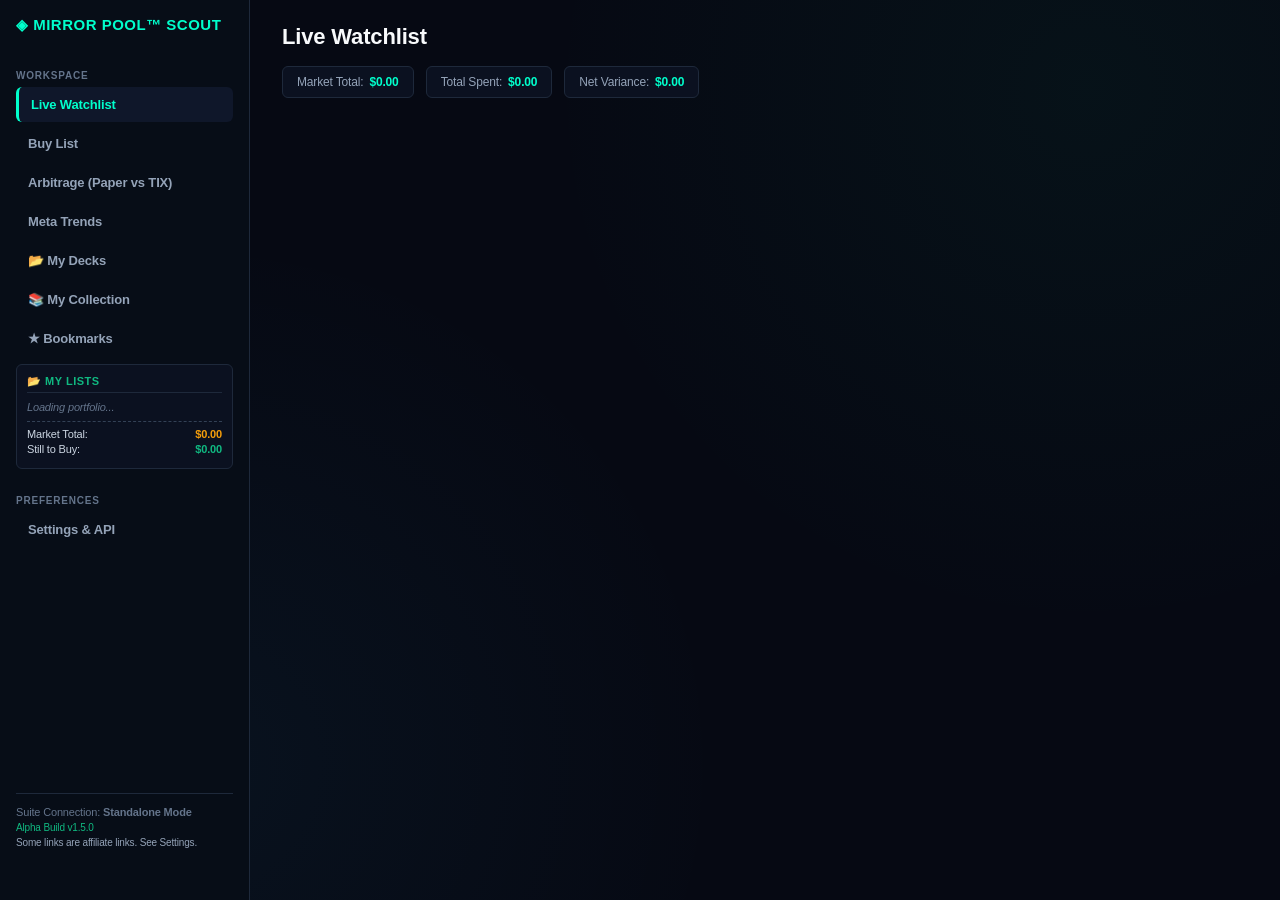
==== commit 341f37d3: "v1.5.0: collection diff, flip calculator, price alerts, shipping-aware deals, deck-site import, back" ====
--- a/dashboard.html
+++ b/dashboard.html
@@ -5,6 +5,15 @@
     <title>Mirror Pool Scout</title>
     <link rel="icon" type="image/png" href="icon48.png">
     <style>
+        /* Deal "foil" effects: rows and Buy List cards with a real delivered deal shimmer like a foil card. */
+        @keyframes mpFoilSweep { 0% { background-position: -200% 0; } 100% { background-position: 200% 0; } }
+        @keyframes mpFoilGlow { 0%,100% { box-shadow: 0 0 6px rgba(74,222,128,.35); } 50% { box-shadow: 0 0 16px rgba(34,211,238,.7); } }
+        tr.mp-foil td { background-image: linear-gradient(110deg, transparent 30%, rgba(125,255,200,.14) 45%, rgba(190,160,255,.16) 55%, transparent 70%); background-size: 200% 100%; animation: mpFoilSweep 3.2s linear infinite; }
+        tr.mp-foil td:first-child { box-shadow: inset 3px 0 0 #4ade80; }
+        .mp-foil-card { position: relative; border: 1px solid transparent !important; background-image: linear-gradient(#0b1120,#0b1120), linear-gradient(120deg,#4ade80,#22d3ee,#a78bfa,#f472b6,#4ade80); background-origin: border-box; background-clip: padding-box, border-box; background-size: 100% 100%, 300% 100%; animation: mpFoilSweep 4s linear infinite, mpFoilGlow 2.4s ease-in-out infinite; }
+        .mp-hot-pill { display: inline-block; margin: 0 6px 4px 0; padding: 2px 8px; border-radius: 999px; font: 800 11px/1.4 system-ui,sans-serif; color: #052e16; background: linear-gradient(120deg,#4ade80,#22d3ee,#a78bfa,#4ade80); background-size: 300% 100%; animation: mpFoilSweep 3s linear infinite; text-decoration: none; }
+        @media (prefers-reduced-motion: reduce) { tr.mp-foil td, .mp-foil-card, .mp-hot-pill { animation: none; } }
+
         :root {
             --bg-base: #030712;
             --bg-sidebar: #070d17;
@@ -646,6 +655,7 @@
         <a class="nav-item" data-tab="tab-arbitrage">Arbitrage (Paper vs TIX)</a>
         <a class="nav-item" data-tab="tab-meta">Meta Trends</a>
         <a class="nav-item" data-tab="tab-mydecks">📂 My Decks</a>
+        <a class="nav-item" data-tab="tab-collection">📚 My Collection</a>
         <a class="nav-item" data-tab="tab-bookmarks">★ Bookmarks</a>
         <!-- MP_PORTFOLIO_START -->
         <div id="mp-saved-decks-sidebar">
@@ -671,7 +681,7 @@
         <a class="nav-item" data-tab="tab-settings">Settings & API</a>
         <div class="sidebar-footer">
             <div>Suite Connection: <strong>Standalone Mode</strong></div>
-            <div style="margin-top:4px; font-size:10px; color:#10b981;">Alpha Build v1.4.1</div>
+            <div style="margin-top:4px; font-size:10px; color:#10b981;">Alpha Build v1.5.0</div>
             <div style="margin-top:4px; font-size:10px; color:#94a3b8;">Some links are affiliate links. See Settings.</div>
         </div>
     </div>
@@ -728,7 +738,12 @@
                 </div>
             </div>
             <div class="card-box" id="mp-targets-card">
-                <div style="font-weight:700; font-size:14px; margin-bottom:8px;">Cards to Buy</div>
+                <div style="font-weight:700; font-size:14px; margin-bottom:8px; display:flex; align-items:baseline; gap:12px; flex-wrap:wrap;">Cards to Buy <span id="mp-price-status" style="font-size:11px; font-weight:600; color:#94a3b8;"></span></div>
+                <div id="mp-owned-bar" class="mp-tools" style="margin-bottom:8px;">
+                    <label style="font-size:12px; color:#cbd5e1; display:flex; align-items:center; gap:6px;" title="Takes the copies you already own off what you still need to buy"><input type="checkbox" id="mp-use-collection"> Subtract cards I already own <span id="mp-owned-count" style="color:#94a3b8;">(no collection imported yet)</span></label>
+                    <label style="font-size:12px; color:#cbd5e1; display:flex; align-items:center; gap:6px;"><input type="checkbox" id="mp-hide-owned"> Hide cards I already have</label>
+                    <a href="#" id="mp-go-collection" style="font-size:11px; color:#38bdf8;">Import my collection</a>
+                </div>
                 <div id="procurement-container">
                     <table class="procurement-table">
                         <thead>
@@ -794,6 +809,12 @@
             <div id="mp-mydecks-body"></div>
         </div>
 
+        <!-- 4b2. My Collection (imported from ManaBox etc.) -->
+        <div id="tab-collection" class="tab-panel">
+            <div class="page-title">My Collection</div>
+            <div id="mp-collection-body"></div>
+        </div>
+
         <!-- 4c. Bookmarks (persistent) -->
         <div id="tab-bookmarks" class="tab-panel">
             <div class="page-title">Bookmarks</div>
@@ -812,9 +833,13 @@
     </div>
 
     <script src="affiliate.js"></script>
+    <script src="scryfall.js"></script>
     <script src="listformats.js"></script>
     <script src="dashboard.js"></script>
+    <script src="backup.js"></script>
     <script src="features.js"></script>
+    <script src="flipcalc.js"></script>
+    <script src="features2.js"></script>
 <!-- MP_OVERLAY_START -->
 <div id="mp-card-hover-overlay">
     <img id="mp-hover-card-img" src="" alt="Card Preview" />
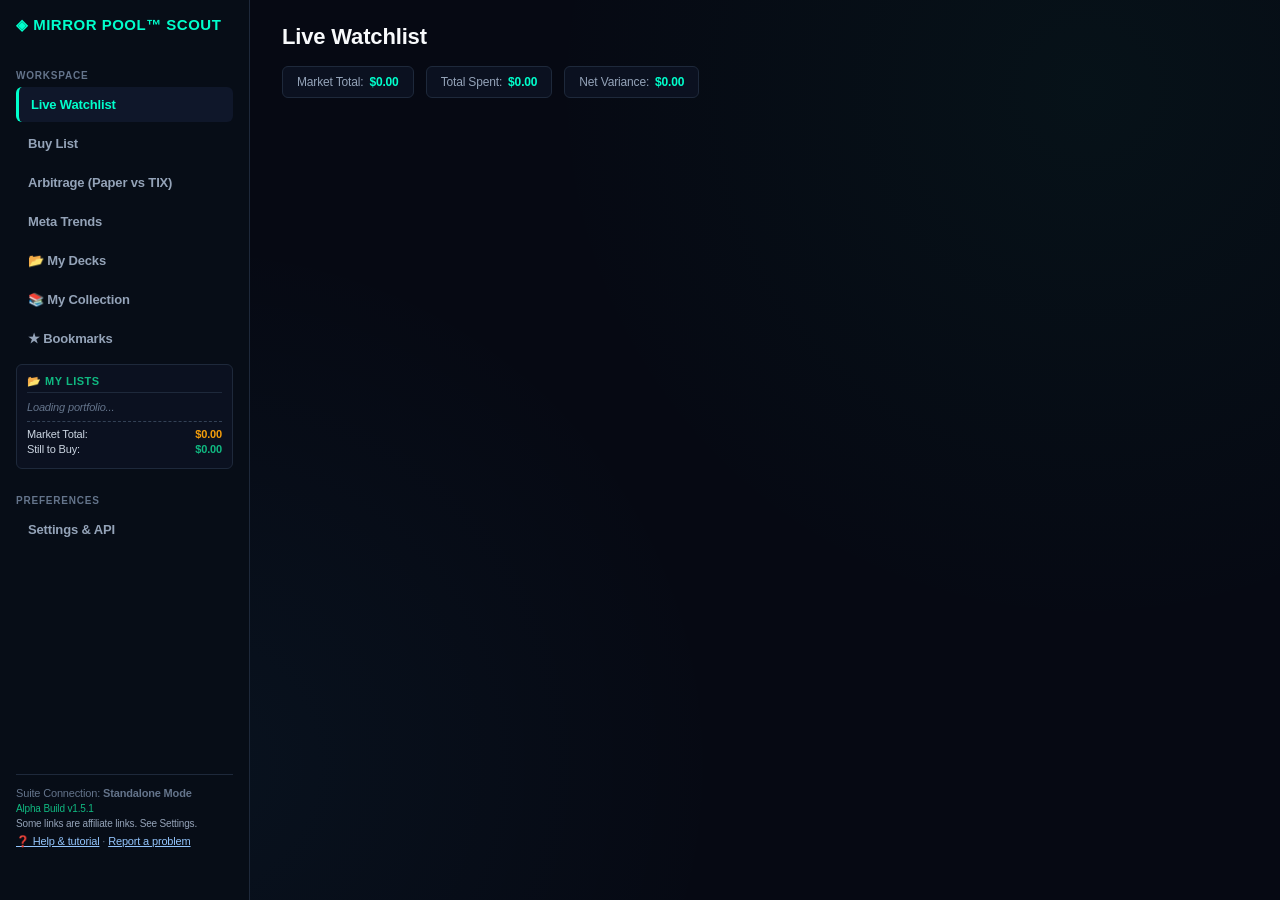
==== commit ae3fcb77: "v1.5.1: Gumroad product ID, landed cost by store, help page and links, pre-update snapshot Co-Author" ====
--- a/dashboard.html
+++ b/dashboard.html
@@ -681,8 +681,9 @@
         <a class="nav-item" data-tab="tab-settings">Settings & API</a>
         <div class="sidebar-footer">
             <div>Suite Connection: <strong>Standalone Mode</strong></div>
-            <div style="margin-top:4px; font-size:10px; color:#10b981;">Alpha Build v1.5.0</div>
+            <div style="margin-top:4px; font-size:10px; color:#10b981;">Alpha Build v1.5.1</div>
             <div style="margin-top:4px; font-size:10px; color:#94a3b8;">Some links are affiliate links. See Settings.</div>
+            <div style="margin-top:6px; font-size:11px;"><a href="https://terratian.github.io/mirrorpool-scout/help.html" target="_blank" rel="noopener" style="color:#93c5fd;">❓ Help &amp; tutorial</a> &middot; <a href="https://github.com/terratian/mirrorpool-scout/issues" target="_blank" rel="noopener" style="color:#93c5fd;">Report a problem</a></div>
         </div>
     </div>
 
@@ -839,7 +840,9 @@
     <script src="backup.js"></script>
     <script src="features.js"></script>
     <script src="flipcalc.js"></script>
+    <script src="landed.js"></script>
     <script src="features2.js"></script>
+    <script src="features3.js"></script>
 <!-- MP_OVERLAY_START -->
 <div id="mp-card-hover-overlay">
     <img id="mp-hover-card-img" src="" alt="Card Preview" />
